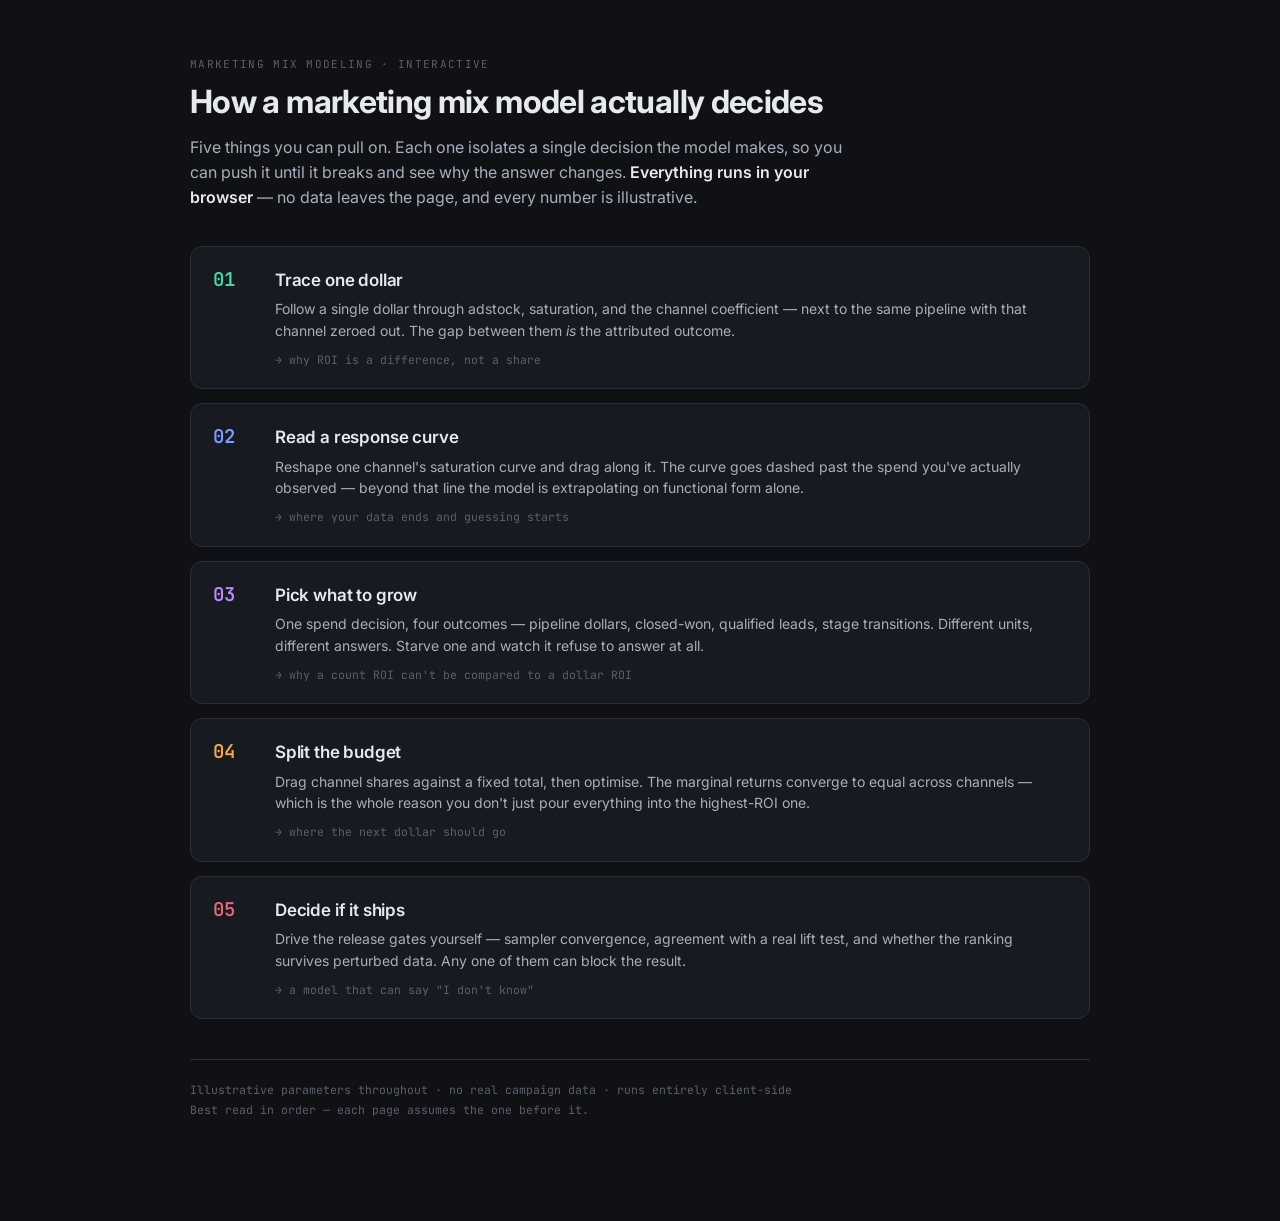
==== index.html @ 99884853 "Add MMM simulator pages Five standalone interactive explainers plus a landing page: trace a dollar, " ====
<!DOCTYPE html>
<html lang="en">
<head>
<meta charset="utf-8">
<meta name="viewport" content="width=device-width, initial-scale=1">
<title>MMM Simulators — how a marketing mix model actually decides</title>
<link rel="preconnect" href="https://fonts.googleapis.com">
<link rel="preconnect" href="https://fonts.gstatic.com" crossorigin>
<link href="https://fonts.googleapis.com/css2?family=JetBrains+Mono:wght@400;500;600&family=Inter:wght@400;500;600;700&display=swap" rel="stylesheet">
<style>
  :root{
    --bg:#0F1115; --panel:#171A21; --panel-2:#1D212B; --border:#2A2E3A;
    --text:#E6E9EF; --text-dim:#A7AEBD; --text-faint:#5B5F6D;
    --green:#49D6A8; --blue:#7C9CFF; --amber:#F2A94E; --violet:#B98CFF; --rose:#E2687A;
    --sans:'Inter',system-ui,sans-serif; --mono:'JetBrains Mono',ui-monospace,monospace;
  }
  *{box-sizing:border-box;}
  body{margin:0; background:var(--bg); color:var(--text); font-family:var(--sans);
       padding:56px 20px 90px; line-height:1.55;}
  .wrap{max-width:900px; margin:0 auto;}
  .eyebrow{font-family:var(--mono); font-size:11px; letter-spacing:.12em;
           text-transform:uppercase; color:var(--text-faint); margin-bottom:10px;}
  h1{font-size:32px; line-height:1.2; margin:0 0 14px; font-weight:700; letter-spacing:-.02em;}
  .lede{font-size:16px; color:var(--text-dim); max-width:660px; margin:0 0 8px;}
  .lede strong{color:var(--text); font-weight:600;}

  .grid{display:grid; gap:14px; margin:36px 0 0;}
  a.sim{
    display:grid; grid-template-columns:44px 1fr; gap:18px; align-items:start;
    background:var(--panel); border:1px solid var(--border); border-radius:12px;
    padding:20px 22px; text-decoration:none; color:inherit;
    transition:border-color .15s, background .15s, transform .15s;
  }
  a.sim:hover{background:var(--panel-2); border-color:var(--text-faint); transform:translateY(-1px);}
  .n{font-family:var(--mono); font-size:19px; font-weight:600; line-height:1.35;}
  .sim h2{font-size:17px; margin:0 0 5px; font-weight:600; letter-spacing:-.01em;}
  .sim p{margin:0; font-size:14px; color:var(--text-dim);}
  .sim .q{
    display:block; margin-top:9px; font-family:var(--mono); font-size:11.5px;
    color:var(--text-faint);
  }
  .foot{
    margin-top:40px; padding-top:20px; border-top:1px solid var(--border);
    font-family:var(--mono); font-size:11.5px; color:var(--text-faint); line-height:1.7;
  }
  @media (max-width:560px){
    h1{font-size:25px;}
    a.sim{grid-template-columns:1fr; gap:8px;}
  }
</style>
</head>
<body>
<div class="wrap">
  <div class="eyebrow">Marketing mix modeling · interactive</div>
  <h1>How a marketing mix model actually decides</h1>
  <p class="lede">
    Five things you can pull on. Each one isolates a single decision the model makes, so you can
    push it until it breaks and see why the answer changes. <strong>Everything runs in your
    browser</strong> — no data leaves the page, and every number is illustrative.
  </p>

  <div class="grid">
    <a class="sim" href="mmm_pipeline_simulator.html">
      <span class="n" style="color:var(--green)">01</span>
      <span>
        <h2>Trace one dollar</h2>
        <p>Follow a single dollar through adstock, saturation, and the channel coefficient — next
        to the same pipeline with that channel zeroed out. The gap between them <em>is</em> the
        attributed outcome.</p>
        <span class="q">→ why ROI is a difference, not a share</span>
      </span>
    </a>

    <a class="sim" href="response_curves_simulator.html">
      <span class="n" style="color:var(--blue)">02</span>
      <span>
        <h2>Read a response curve</h2>
        <p>Reshape one channel's saturation curve and drag along it. The curve goes dashed past the
        spend you've actually observed — beyond that line the model is extrapolating on functional
        form alone.</p>
        <span class="q">→ where your data ends and guessing starts</span>
      </span>
    </a>

    <a class="sim" href="outcome_types_simulator.html">
      <span class="n" style="color:var(--violet)">03</span>
      <span>
        <h2>Pick what to grow</h2>
        <p>One spend decision, four outcomes — pipeline dollars, closed-won, qualified leads, stage
        transitions. Different units, different answers. Starve one and watch it refuse to answer
        at all.</p>
        <span class="q">→ why a count ROI can't be compared to a dollar ROI</span>
      </span>
    </a>

    <a class="sim" href="budget_mix_simulator.html">
      <span class="n" style="color:var(--amber)">04</span>
      <span>
        <h2>Split the budget</h2>
        <p>Drag channel shares against a fixed total, then optimise. The marginal returns converge
        to equal across channels — which is the whole reason you don't just pour everything into
        the highest-ROI one.</p>
        <span class="q">→ where the next dollar should go</span>
      </span>
    </a>

    <a class="sim" href="reconciliation_stability_simulator.html">
      <span class="n" style="color:var(--rose)">05</span>
      <span>
        <h2>Decide if it ships</h2>
        <p>Drive the release gates yourself — sampler convergence, agreement with a real lift test,
        and whether the ranking survives perturbed data. Any one of them can block the result.</p>
        <span class="q">→ a model that can say "I don't know"</span>
      </span>
    </a>
  </div>

  <p class="foot">
    Illustrative parameters throughout · no real campaign data · runs entirely client-side<br>
    Best read in order — each page assumes the one before it.
  </p>
</div>
</body>
</html>
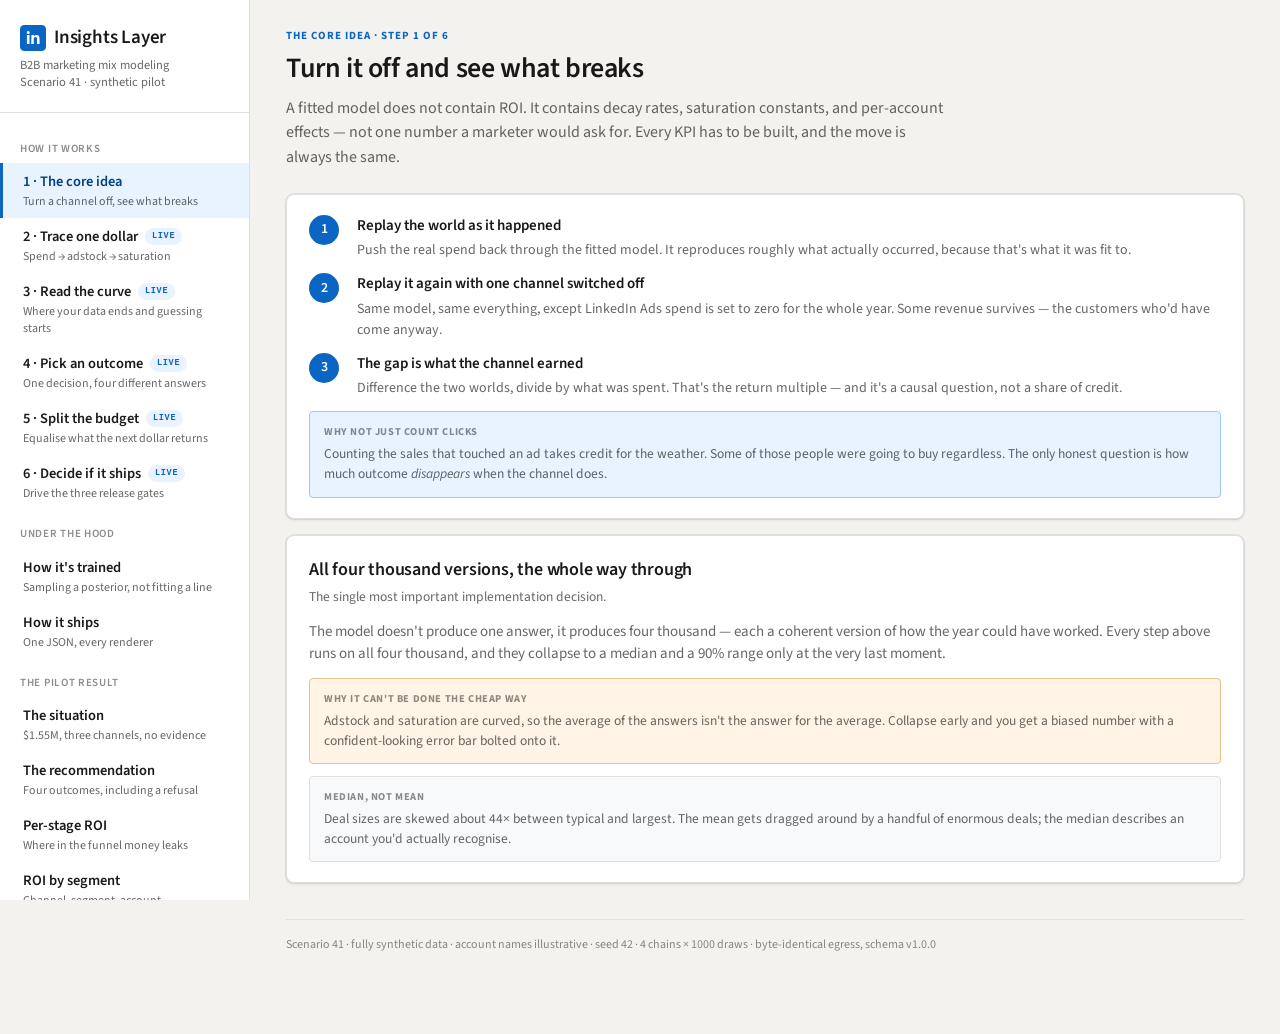
==== commit 620925be: "Replace standalone simulators with the full Insights Layer site Mirrors ~/b2bmodeler-workspace/demo-" ====
--- a/index.html
+++ b/index.html
@@ -3,122 +3,1404 @@
 <head>
 <meta charset="utf-8">
 <meta name="viewport" content="width=device-width, initial-scale=1">
-<title>MMM Simulators — how a marketing mix model actually decides</title>
+<link rel="icon" href="data:image/svg+xml,<svg xmlns='http://www.w3.org/2000/svg' viewBox='0 0 32 32'><rect width='32' height='32' rx='6' fill='%230a66c2'/><path d='M7 22 L13 14 L18 18 L25 9' stroke='%23ffffff' stroke-width='2.6' fill='none' stroke-linecap='round' stroke-linejoin='round'/></svg>">
+<title>Insights Layer — B2B Marketing Mix Modeling</title>
 <link rel="preconnect" href="https://fonts.googleapis.com">
 <link rel="preconnect" href="https://fonts.gstatic.com" crossorigin>
-<link href="https://fonts.googleapis.com/css2?family=JetBrains+Mono:wght@400;500;600&family=Inter:wght@400;500;600;700&display=swap" rel="stylesheet">
-<style>
-  :root{
-    --bg:#0F1115; --panel:#171A21; --panel-2:#1D212B; --border:#2A2E3A;
-    --text:#E6E9EF; --text-dim:#A7AEBD; --text-faint:#5B5F6D;
-    --green:#49D6A8; --blue:#7C9CFF; --amber:#F2A94E; --violet:#B98CFF; --rose:#E2687A;
-    --sans:'Inter',system-ui,sans-serif; --mono:'JetBrains Mono',ui-monospace,monospace;
-  }
-  *{box-sizing:border-box;}
-  body{margin:0; background:var(--bg); color:var(--text); font-family:var(--sans);
-       padding:56px 20px 90px; line-height:1.55;}
-  .wrap{max-width:900px; margin:0 auto;}
-  .eyebrow{font-family:var(--mono); font-size:11px; letter-spacing:.12em;
-           text-transform:uppercase; color:var(--text-faint); margin-bottom:10px;}
-  h1{font-size:32px; line-height:1.2; margin:0 0 14px; font-weight:700; letter-spacing:-.02em;}
-  .lede{font-size:16px; color:var(--text-dim); max-width:660px; margin:0 0 8px;}
-  .lede strong{color:var(--text); font-weight:600;}
-
-  .grid{display:grid; gap:14px; margin:36px 0 0;}
-  a.sim{
-    display:grid; grid-template-columns:44px 1fr; gap:18px; align-items:start;
-    background:var(--panel); border:1px solid var(--border); border-radius:12px;
-    padding:20px 22px; text-decoration:none; color:inherit;
-    transition:border-color .15s, background .15s, transform .15s;
-  }
-  a.sim:hover{background:var(--panel-2); border-color:var(--text-faint); transform:translateY(-1px);}
-  .n{font-family:var(--mono); font-size:19px; font-weight:600; line-height:1.35;}
-  .sim h2{font-size:17px; margin:0 0 5px; font-weight:600; letter-spacing:-.01em;}
-  .sim p{margin:0; font-size:14px; color:var(--text-dim);}
-  .sim .q{
-    display:block; margin-top:9px; font-family:var(--mono); font-size:11.5px;
-    color:var(--text-faint);
-  }
-  .foot{
-    margin-top:40px; padding-top:20px; border-top:1px solid var(--border);
-    font-family:var(--mono); font-size:11.5px; color:var(--text-faint); line-height:1.7;
-  }
-  @media (max-width:560px){
-    h1{font-size:25px;}
-    a.sim{grid-template-columns:1fr; gap:8px;}
-  }
-</style>
+<link href="https://fonts.googleapis.com/css2?family=Source+Sans+3:ital,wght@0,400;0,600;0,700;1,400&display=swap" rel="stylesheet">
+<link rel="stylesheet" href="style.css">
 </head>
 <body>
-<div class="wrap">
-  <div class="eyebrow">Marketing mix modeling · interactive</div>
-  <h1>How a marketing mix model actually decides</h1>
-  <p class="lede">
-    Five things you can pull on. Each one isolates a single decision the model makes, so you can
-    push it until it breaks and see why the answer changes. <strong>Everything runs in your
-    browser</strong> — no data leaves the page, and every number is illustrative.
-  </p>
-
-  <div class="grid">
-    <a class="sim" href="mmm_pipeline_simulator.html">
-      <span class="n" style="color:var(--green)">01</span>
-      <span>
-        <h2>Trace one dollar</h2>
-        <p>Follow a single dollar through adstock, saturation, and the channel coefficient — next
-        to the same pipeline with that channel zeroed out. The gap between them <em>is</em> the
-        attributed outcome.</p>
-        <span class="q">→ why ROI is a difference, not a share</span>
-      </span>
-    </a>
-
-    <a class="sim" href="response_curves_simulator.html">
-      <span class="n" style="color:var(--blue)">02</span>
-      <span>
-        <h2>Read a response curve</h2>
-        <p>Reshape one channel's saturation curve and drag along it. The curve goes dashed past the
-        spend you've actually observed — beyond that line the model is extrapolating on functional
-        form alone.</p>
-        <span class="q">→ where your data ends and guessing starts</span>
-      </span>
-    </a>
-
-    <a class="sim" href="outcome_types_simulator.html">
-      <span class="n" style="color:var(--violet)">03</span>
-      <span>
-        <h2>Pick what to grow</h2>
-        <p>One spend decision, four outcomes — pipeline dollars, closed-won, qualified leads, stage
-        transitions. Different units, different answers. Starve one and watch it refuse to answer
-        at all.</p>
-        <span class="q">→ why a count ROI can't be compared to a dollar ROI</span>
-      </span>
-    </a>
-
-    <a class="sim" href="budget_mix_simulator.html">
-      <span class="n" style="color:var(--amber)">04</span>
-      <span>
-        <h2>Split the budget</h2>
-        <p>Drag channel shares against a fixed total, then optimise. The marginal returns converge
-        to equal across channels — which is the whole reason you don't just pour everything into
-        the highest-ROI one.</p>
-        <span class="q">→ where the next dollar should go</span>
-      </span>
-    </a>
-
-    <a class="sim" href="reconciliation_stability_simulator.html">
-      <span class="n" style="color:var(--rose)">05</span>
-      <span>
-        <h2>Decide if it ships</h2>
-        <p>Drive the release gates yourself — sampler convergence, agreement with a real lift test,
-        and whether the ranking survives perturbed data. Any one of them can block the result.</p>
-        <span class="q">→ a model that can say "I don't know"</span>
-      </span>
-    </a>
-  </div>
-
-  <p class="foot">
-    Illustrative parameters throughout · no real campaign data · runs entirely client-side<br>
-    Best read in order — each page assumes the one before it.
-  </p>
+<div class="shell">
+
+  <nav class="sidebar">
+    <div class="brand">
+      <div class="brand-mark">
+        <svg width="26" height="26" viewBox="0 0 24 24" aria-hidden="true">
+          <rect width="24" height="24" rx="4" fill="#0a66c2"/>
+          <path d="M6.4 9.3h2.4v8.2H6.4zM7.6 5.6a1.4 1.4 0 110 2.8 1.4 1.4 0 010-2.8zM10.6 9.3h2.3v1.1h.03c.32-.6 1.1-1.24 2.27-1.24 2.43 0 2.88 1.6 2.88 3.68v4.65h-2.4v-4.12c0-.98-.02-2.25-1.37-2.25-1.37 0-1.58 1.07-1.58 2.18v4.19h-2.4z" fill="#fff"/>
+        </svg>
+        Insights Layer
+      </div>
+      <div class="brand-sub">B2B marketing mix modeling<br>Scenario 41 · synthetic pilot</div>
+    </div>
+
+    <div class="nav-group">How it works</div>
+    <button class="nav-item on" data-page="method"><span class="t">1 · The core idea</span><span class="s">Turn a channel off, see what breaks</span></button>
+    <button class="nav-item live" data-page="simulator"><span class="t">2 · Trace one dollar</span><span class="s">Spend → adstock → saturation</span></button>
+    <button class="nav-item live" data-page="curvesim"><span class="t">3 · Read the curve</span><span class="s">Where your data ends and guessing starts</span></button>
+    <button class="nav-item live" data-page="outcomesim"><span class="t">4 · Pick an outcome</span><span class="s">One decision, four different answers</span></button>
+    <button class="nav-item live" data-page="mixsim"><span class="t">5 · Split the budget</span><span class="s">Equalise what the next dollar returns</span></button>
+    <button class="nav-item live" data-page="gatesim"><span class="t">6 · Decide if it ships</span><span class="s">Drive the three release gates</span></button>
+
+    <div class="nav-group">Under the hood</div>
+    <button class="nav-item" data-page="training"><span class="t">How it's trained</span><span class="s">Sampling a posterior, not fitting a line</span></button>
+    <button class="nav-item" data-page="contract"><span class="t">How it ships</span><span class="s">One JSON, every renderer</span></button>
+
+    <div class="nav-group">The pilot result</div>
+    <button class="nav-item" data-page="overview"><span class="t">The situation</span><span class="s">$1.55M, three channels, no evidence</span></button>
+    <button class="nav-item" data-page="outcomes"><span class="t">The recommendation</span><span class="s">Four outcomes, including a refusal</span></button>
+    <button class="nav-item" data-page="funnel"><span class="t">Per-stage ROI</span><span class="s">Where in the funnel money leaks</span></button>
+    <button class="nav-item" data-page="grains"><span class="t">ROI by segment</span><span class="s">Channel, segment, account</span></button>
+    <button class="nav-item" data-page="tiers"><span class="t">If the budget changes</span><span class="s">The same answer at six pot sizes</span></button>
+    <button class="nav-item" data-page="report"><span class="t">Executive report</span><span class="s">The eight Excel charts, live</span></button>
+
+    <div class="nav-group">Can you trust it</div>
+    <button class="nav-item" data-page="validation"><span class="t">Blind validation</span><span class="s">Did it recover a known answer?</span></button>
+    <button class="nav-item" data-page="reconciliation"><span class="t">Reconciliation</span><span class="s">Model vs real lift experiments</span></button>
+    <button class="nav-item" data-page="confidence"><span class="t">Confidence score</span><span class="s">A subtraction ladder, not a vibe</span></button>
+
+    <div class="nav-group">Deliverables</div>
+    <button class="nav-item" data-page="excel"><span class="t">Excel workbook</span><span class="s">Three tabs, ten tables</span></button>
+    <button class="nav-item" data-page="powerbi"><span class="t">Power BI</span><span class="s">Same JSON, live tiles</span></button>
+    <button class="nav-item" data-page="deck"><span class="t">Slide deck</span></button>
+    <button class="nav-item" data-page="generated"><span class="t">Generated deck</span><span class="s">Built by the pipeline, not by hand</span></button>
+
+  </nav>
+
+  <main class="main">
+
+    <!-- ================= OVERVIEW ================= -->
+    <section class="page" id="p-overview">
+      <div class="eyebrow">Scenario 41 · fully synthetic</div>
+      <h1>A company with $1.55M and three places to put it</h1>
+      <p class="lede">
+        Twenty business accounts, a year of weekly data, three advertising channels.
+        The current split is almost exactly even — not because anyone proved that was
+        right, but because nobody could prove it was wrong.
+      </p>
+
+      <div class="card">
+        <div class="grid5" id="kpi-strip"></div>
+        <div class="note">
+          <div class="note-label">These are the workbook's own KPI cards</div>
+          <p>The Excel report opens on exactly these five figures, computed from the same
+          canonical JSON that drives this page.</p>
+        </div>
+      </div>
+
+      <div class="grid2">
+        <div class="card">
+          <h2>Where the money goes today</h2>
+          <p class="sub">Roughly a third each. No evidence behind it.</p>
+          <div id="current-split"></div>
+        </div>
+        <div class="card">
+          <h2>What the model found</h2>
+          <p class="sub">Closed-won revenue — the outcome finance actually recognises.</p>
+          <div id="overview-roi"></div>
+        </div>
+      </div>
+
+      <div id="overview-verdict"></div>
+
+      <div class="card">
+        <h2>The recommended split</h2>
+        <p class="sub">Same total budget of $1.55M. This is a better arrangement, not a request for more.</p>
+        <div id="overview-alloc"></div>
+      </div>
+
+      <div class="card">
+        <h2>Health gates</h2>
+        <p class="sub">All four must pass before anything is allowed to ship.</p>
+        <div class="grid4" id="overview-gates"></div>
+      </div>
+
+      <p class="foot" id="foot-1"></p>
+    </section>
+
+    <!-- ================= FOUR OUTCOMES ================= -->
+    <section class="page" id="p-outcomes">
+      <div class="eyebrow">One engine · four scoreboards</div>
+      <h1>What are you trying to grow?</h1>
+      <p class="lede">
+        The same fitted model answers four different business questions — and it does
+        <em>not</em> give the same advice for each. That's the finding, not a bug: fast
+        metrics aren't money, and real money is too slow to steer with.
+      </p>
+      <div class="tabs" id="oc-tabs"></div>
+      <div id="oc-body"></div>
+      <p class="foot" id="foot-2"></p>
+    </section>
+
+    <!-- ================= EXECUTIVE REPORT ================= -->
+    <section class="page" id="p-report">
+      <div class="eyebrow">Excel · Report tab</div>
+      <h1>The executive report, rendered live</h1>
+      <p class="lede">
+        Eight charts in four sections — this is what opens when someone double-clicks the
+        workbook. Every tile below is drawn from the same numbers the real export uses, and
+        every caption is the one the export writes.
+      </p>
+      <div class="card card-tight">
+        <div class="grid5" id="report-kpis"></div>
+      </div>
+      <div id="report-tiles"></div>
+      <p class="foot" id="foot-report"></p>
+    </section>
+
+    <!-- ================= GRAINS ================= -->
+    <section class="page" id="p-grains">
+      <div class="eyebrow">Three levels of zoom</div>
+      <h1>The same question, asked by three different people</h1>
+      <p class="lede">
+        One computation, three grains. The CMO asks about channels, the campaign marketer
+        asks about segments, the sales team asks about named accounts.
+      </p>
+
+      <div class="card">
+        <h2>Channel — the CMO's number</h2>
+        <p class="sub">How is LinkedIn Ads doing?</p>
+        <div id="grain-channel"></div>
+      </div>
+
+      <div class="card">
+        <h2>Segment — the campaign marketer's number</h2>
+        <p class="sub">Enterprise pays back 6×, SMB pays back 2×. That's a different budget conversation.</p>
+        <div id="grain-segment"></div>
+      </div>
+
+      <div class="card">
+        <h2>Account — the sales team's number</h2>
+        <p class="sub">Named accounts, synthetic. Eight of twenty shown.</p>
+        <div id="grain-account"></div>
+        <div class="note note-amber">
+          <div class="note-label">One rule that matters</div>
+          <p>For a segment you sum the dollars and divide once. You never average the
+          per-account ratios — do that and one $5 account with a freak 10× return outweighs
+          a $5M account. Plausible-looking, and quietly wrong.</p>
+        </div>
+      </div>
+      <p class="foot" id="foot-3"></p>
+    </section>
+
+    <!-- ================= BUDGET TIERS ================= -->
+    <section class="page" id="p-tiers">
+      <div class="eyebrow">Budget Tiers · a table in the workbook</div>
+      <h1>What if the pot isn't $1.55M?</h1>
+      <p class="lede">
+        Nobody plans one budget. They plan the one they have, the one they hope for, and the
+        one they'll get cut to. The optimizer runs at several total budgets and reports each
+        with its own confidence — including whether that budget is a size the model has ever
+        actually seen.
+      </p>
+      <div class="card">
+        <div id="tier-table"></div>
+        <div class="note note-amber">
+          <div class="note-label">Watch the last row</div>
+          <p>At 1.5× the budget, <code>in_modeled_range</code> flips to false. The model
+          never observed spending at that level, so the answer is extrapolation rather than
+          evidence — and confidence is docked 0.15 for exactly that reason.</p>
+        </div>
+      </div>
+      <div class="card">
+        <h2>How the recommended split drifts as the budget grows</h2>
+        <p class="sub">More money pushes share back toward the channels that saturate later.</p>
+        <div id="tier-chart"></div>
+      </div>
+      <p class="foot" id="foot-tiers"></p>
+    </section>
+
+    <!-- ================= CONFIDENCE ================= -->
+    <section class="page" id="p-confidence">
+      <div class="eyebrow">budget_mix.confidence_score</div>
+      <h1>Confidence is a subtraction, not a feeling</h1>
+      <p class="lede">
+        Every run starts at 1.0 and loses points for specific, named problems. The reasons
+        ship with the number, so nobody has to take the score on faith — they can read what
+        went wrong and decide for themselves.
+      </p>
+
+      <div class="card">
+        <h2>The deduction ladder</h2>
+        <p class="sub">Every one of these is a real branch in the scoring code.</p>
+        <div id="ladder"></div>
+      </div>
+
+      <div class="grid3" id="bands"></div>
+
+      <div class="card">
+        <h2>This run's score</h2>
+        <div id="score-walk"></div>
+      </div>
+
+      <div class="note note-blue">
+        <div class="note-label">Why bother</div>
+        <p>A tool that always returns a confident number gives you no way to tell knowing
+        from guessing. The score is what lets a person act on one answer and pause on
+        another — and the reasons are what let them argue with it.</p>
+      </div>
+      <p class="foot" id="foot-conf"></p>
+    </section>
+
+    <!-- ================= RECONCILIATION ================= -->
+    <section class="page" id="p-reconciliation">
+      <div class="eyebrow">Reconciliation · the outside check</div>
+      <h1>Does the model agree with a real experiment?</h1>
+      <p class="lede">
+        Where a genuine lift test exists — a holdout, a geo split — the model's answer gets
+        compared against it. This is the only part of the system where something outside the
+        model gets to say the model is wrong.
+      </p>
+
+      <div class="card">
+        <div id="recon-table"></div>
+      </div>
+
+      <div class="card">
+        <h2>The four verdicts</h2>
+        <p class="sub">This vocabulary is fixed in code — a new status has to be added to the enum.</p>
+        <div id="recon-vocab"></div>
+      </div>
+
+      <div class="note note-amber">
+        <div class="note-label">When they disagree, the experiment wins</div>
+        <p>A conflict costs 0.25 of the confidence score, tension costs 0.15, and having no
+        test at all costs 0.10. A model that quietly outvotes a real experiment is worse
+        than no model.</p>
+      </div>
+      <p class="foot" id="foot-recon"></p>
+    </section>
+
+    <!-- ================= PER-STAGE ROI ================= -->
+    <section class="page" id="p-funnel">
+      <div class="eyebrow">analyze/funnel.py · open PR</div>
+      <h1>One blended number hides where the money leaks</h1>
+      <p class="lede">
+        Counting stage transitions throws away two things that matter: <em>direction</em> and
+        <em>value</em>. A deal moving toward closed-won and a deal moving toward closed-lost
+        both count as exactly one. Giving every stage its own dollar outcome closes that gap —
+        and immediately turns up a finding a single ROI number cannot show.
+      </p>
+
+      <div class="card note-amber" style="box-shadow:none">
+        <div class="note-label">The blind spot this closes</div>
+        <p style="color:var(--text-2);margin-top:4px">
+          The count outcome sums the transition tensor over both stage axes. Direction and
+          value fall out in that sum. So a channel can look excellent at moving deals while
+          being the reason they die later — and nothing in a blended number would tell you.
+        </p>
+      </div>
+
+      <div class="card">
+        <h2>The ladder</h2>
+        <p class="sub">Four stages, top to bottom. Two of the CRM's stages deliberately aren't rungs.</p>
+        <div id="stage-ladder"></div>
+        <div id="stage-exclusions"></div>
+      </div>
+
+      <div class="card">
+        <h2>What a stage level means</h2>
+        <p class="sub">Two rules define it, and together they buy a free correctness check.</p>
+        <div id="stage-rules"></div>
+        <div class="note note-blue">
+          <div class="note-label">Why the invariant is worth having</div>
+          <p>Because credit is backfilled, stage dollars are cumulative <em>downward</em> — the
+          series can only fall as you go down the funnel, so every stage-to-stage ratio lands
+          in [0, 1] and is a genuine leak rate. That's not just tidy: a ratio above 1 is
+          impossible, so the check doubles as a probe on the data-prep layer. If one ever
+          appears, prep stopped crediting skipped stages.</p>
+        </div>
+      </div>
+
+      <div class="card">
+        <h2>Dollars driven to each stage</h2>
+        <p class="sub">Per channel, per stage. Recovered as expected ROI × actual spend — the channel-off counterfactual, multiplied back.</p>
+        <div id="stage-levels-chart"></div>
+        <div id="stage-levels-table"></div>
+      </div>
+
+      <div class="card">
+        <h2>ROI at every stage</h2>
+        <p class="sub">The same ROI contract as the main egress, repeated once per stage.</p>
+        <div id="funnel-roi-table"></div>
+        <div class="note">
+          <div class="note-label">Read across a row, not down a column</div>
+          <p>Every channel returns less as you go down — that's just the funnel narrowing. The
+          question worth asking is whether the <em>order</em> of the channels holds from top to
+          bottom. Here it doesn't.</p>
+        </div>
+      </div>
+
+      <div class="verdict verdict-hold">
+        <span class="badge badge-hold">REVERSAL</span>
+        <div>
+          <h2>LinkedIn Ads wins the top of the funnel and loses the bottom</h2>
+          <p>It generates leads more cheaply than anything else, then leaks harder than Search
+          at every step down. On revenue that actually closed, Search overtakes it. A single
+          blended ROI averages this away completely.</p>
+          <div class="verdict-note">Ranked on marginal ROI — the payoff of the next dollar — because that's what a reallocation decision actually turns on.</div>
+        </div>
+      </div>
+
+      <div class="card">
+        <h2>Rank reversals</h2>
+        <p class="sub">Channels whose rank at the top of the funnel differs from the bottom.</p>
+        <div id="reversal-table"></div>
+        <div class="note note-blue">
+          <div class="note-label">Why credibility is a between-channel question</div>
+          <p>A reversal means channel X outranked Y at the top and Y outranked X at the bottom.
+          What has to be believable is the <strong>X-against-Y gap at each end</strong>, so
+          <code>credible</code> is true only when the pair separates at both. Comparing one
+          channel's own interval across stages would answer a different question — and answer
+          it trivially, since stage dollars fall so hard that a channel's own intervals almost
+          never overlap across stages.</p>
+        </div>
+      </div>
+
+      <div class="card">
+        <h2>Carry-through — why the reversal happens</h2>
+        <p class="sub">The fraction of each stage's dollars that survive to the next.</p>
+        <div id="carry-chart"></div>
+        <div id="carry-table"></div>
+        <div class="note">
+          <div class="note-label">The pair naming isn't cosmetic</div>
+          <p>Columns are named <code>&lt;to&gt;/&lt;from&gt;</code>. On a partial funnel the
+          neighbouring stage isn't the adjacent one, and a bare <code>closed_won</code> column
+          would quietly read as opportunity-to-won when it's really lead-to-won.</p>
+        </div>
+      </div>
+
+      <div class="card">
+        <h2>What this deliberately doesn't answer</h2>
+        <div id="velocity-gap"></div>
+      </div>
+
+      <div class="card note-blue" style="box-shadow:none">
+        <div class="note-label">Status</div>
+        <p style="color:var(--text-2);margin-top:4px">
+          The module and its tests are written and in review — not yet on master. No run has
+          been committed, so the per-stage figures on this page are <strong>illustrative</strong>.
+          They do satisfy the real invariants: levels never rise going down, and every
+          carry-through ratio sits inside [0, 1].
+        </p>
+      </div>
+      <p class="foot" id="foot-funnel"></p>
+    </section>
+
+    <!-- ================= VALIDATION ================= -->
+    <section class="page" id="p-validation">
+      <div class="eyebrow">Blind test</div>
+      <h1>We built a world where we knew the answer</h1>
+      <p class="lede">
+        There's no ground truth in real marketing data — you can never fully check yourself.
+        So: generate a fake company, secretly decide which channels actually work, hand the
+        model only the messy observational data, and see if it finds what you planted.
+      </p>
+      <div class="grid2">
+        <div class="card">
+          <h2>The answer key</h2>
+          <p class="sub">Planted before the data was generated. The model never sees this.</p>
+          <div id="val-key"></div>
+        </div>
+        <div class="card">
+          <h2>What the model recovered</h2>
+          <p class="sub">From observational data alone — no experiments.</p>
+          <div id="val-got"></div>
+        </div>
+      </div>
+      <div class="card">
+        <h2>Grading</h2>
+        <div class="grid4" id="val-grade"></div>
+        <div class="note">
+          <div class="note-label">Why the levels aren't expected to match exactly</div>
+          <p>Recovering exact per-channel dollars from observational data alone isn't
+          possible — <strong>a perfect match would be a red flag</strong>, not a triumph.
+          What is recoverable is the <strong>ranking</strong>, and the ranking is what a
+          budget decision actually depends on.</p>
+        </div>
+      </div>
+      <p class="foot" id="foot-4"></p>
+    </section>
+
+    <!-- ================= METHOD ================= -->
+    <section class="page on" id="p-method">
+      <div class="eyebrow">The core idea · step 1 of 6</div>
+      <h1>Turn it off and see what breaks</h1>
+      <p class="lede">
+        A fitted model does not contain ROI. It contains decay rates, saturation constants,
+        and per-account effects — not one number a marketer would ask for. Every KPI has to
+        be built, and the move is always the same.
+      </p>
+
+      <div class="card">
+        <div class="steps">
+          <div class="step"><div class="step-n">1</div><div>
+            <h3>Replay the world as it happened</h3>
+            <p>Push the real spend back through the fitted model. It reproduces roughly what
+            actually occurred, because that's what it was fit to.</p>
+          </div></div>
+          <div class="step"><div class="step-n">2</div><div>
+            <h3>Replay it again with one channel switched off</h3>
+            <p>Same model, same everything, except LinkedIn Ads spend is set to zero for the
+            whole year. Some revenue survives — the customers who'd have come anyway.</p>
+          </div></div>
+          <div class="step"><div class="step-n">3</div><div>
+            <h3>The gap is what the channel earned</h3>
+            <p>Difference the two worlds, divide by what was spent. That's the return
+            multiple — and it's a causal question, not a share of credit.</p>
+          </div></div>
+        </div>
+        <div class="note note-blue">
+          <div class="note-label">Why not just count clicks</div>
+          <p>Counting the sales that touched an ad takes credit for the weather. Some of
+          those people were going to buy regardless. The only honest question is how much
+          outcome <em>disappears</em> when the channel does.</p>
+        </div>
+      </div>
+
+      <div class="card">
+        <h2>All four thousand versions, the whole way through</h2>
+        <p class="sub">The single most important implementation decision.</p>
+        <p style="color:var(--text-2)">
+          The model doesn't produce one answer, it produces four thousand — each a coherent
+          version of how the year could have worked. Every step above runs on all four
+          thousand, and they collapse to a median and a 90% range only at the very last
+          moment.
+        </p>
+        <div class="note note-amber">
+          <div class="note-label">Why it can't be done the cheap way</div>
+          <p>Adstock and saturation are curved, so the average of the answers isn't the
+          answer for the average. Collapse early and you get a biased number with a
+          confident-looking error bar bolted onto it.</p>
+        </div>
+        <div class="note">
+          <div class="note-label">Median, not mean</div>
+          <p>Deal sizes are skewed about 44× between typical and largest. The mean gets
+          dragged around by a handful of enormous deals; the median describes an account you'd
+          actually recognise.</p>
+        </div>
+      </div>
+      <p class="foot" id="foot-5"></p>
+    </section>
+
+    <!-- ================= SIMULATOR ================= -->
+    <section class="page" id="p-simulator">
+      <div class="eyebrow">Interactive · step 2 of 6</div>
+      <h1>Follow one dollar all the way to an outcome</h1>
+      <p class="lede">
+        The page before this describes the counterfactual in words. This one lets you run it.
+        Move the sliders and watch one channel's dollars travel through adstock, saturation,
+        and the fitted coefficient — real spend against the zeroed-out world — down to a
+        single ROI number.
+      </p>
+
+      <div class="card">
+        <h2>The six numbers</h2>
+        <p class="sub">Two come from your data. Four are what the model learns.</p>
+        <div class="sim-controls">
+          <div class="sim-ctl">
+            <label>Today's spend <span class="sim-val" id="v-spend">$1,000</span></label>
+            <input type="range" id="sim-spend" min="0" max="5000" step="10" value="1000">
+            <div class="sim-desc"><span class="sim-src sim-src-data">from data</span>The actual budget you put into this channel today.</div>
+          </div>
+          <div class="sim-ctl">
+            <label>Yesterday's carryover <span class="sim-val" id="v-carry">400</span></label>
+            <input type="range" id="sim-carry" min="0" max="2000" step="10" value="400">
+            <div class="sim-desc"><span class="sim-src sim-src-data">from data</span>Leftover exposure still working from yesterday's spend.</div>
+          </div>
+          <div class="sim-ctl">
+            <label>Decay rate <span class="sim-val" id="v-decay">0.30</span></label>
+            <input type="range" id="sim-decay" min="0" max="0.9" step="0.01" value="0.3">
+            <div class="sim-desc"><span class="sim-src">learned</span>How much of today's impact lingers into tomorrow — a webinar someone half-remembers weeks later.</div>
+          </div>
+          <div class="sim-ctl">
+            <label>Coefficient (ceiling) <span class="sim-val" id="v-coef">8,500</span></label>
+            <input type="range" id="sim-coef" min="1000" max="15000" step="50" value="8500">
+            <div class="sim-desc"><span class="sim-src">learned</span>The most this channel could ever contribute, even with unlimited budget.</div>
+          </div>
+          <div class="sim-ctl">
+            <label>Half-saturation <span class="sim-val" id="v-halfsat">900</span></label>
+            <input type="range" id="sim-halfsat" min="100" max="3000" step="10" value="900">
+            <div class="sim-desc"><span class="sim-src">learned</span>The spend level where this channel is already halfway maxed out.</div>
+          </div>
+          <div class="sim-ctl">
+            <label>Slope <span class="sim-val" id="v-slope">1.50</span></label>
+            <input type="range" id="sim-slope" min="0.5" max="4" step="0.05" value="1.5">
+            <div class="sim-desc"><span class="sim-src">learned</span>How abruptly returns taper off — higher means diminishing returns hit sooner.</div>
+          </div>
+        </div>
+        <div class="note note-blue">
+          <div class="note-label">What you're actually moving</div>
+          <p>The two <em>from data</em> sliders are inputs the model never estimates — they're
+          what happened. The four <em>learned</em> sliders are parameters the sampler infers,
+          and in the real system each one is a whole distribution, not a single value. Dragging
+          them by hand is a way of asking "what if the model had concluded something else?"</p>
+        </div>
+      </div>
+
+      <div class="card">
+        <h2>The counterfactual, side by side</h2>
+        <p class="sub">Every KPI in this project is built on this chain — run twice. One world
+        has the spend, one doesn't, and the gap between them is the whole answer.</p>
+        <div class="sim-pgrid">
+        <div class="sim-pcol">
+          <div class="sim-col-head sim-col-real">Real spend, replayed</div>
+          <div class="sim-pipeline">
+            <div class="sim-stage" id="sim-stage-spend">
+              <div class="sim-stage-head"><span class="sim-stage-name">1 · Raw spend</span><span class="sim-stage-tag">from data</span></div>
+              <div class="sim-formula" id="f-spend"></div>
+              <div class="sim-result"><span class="sim-rlabel">today's dollars in</span><span id="r-spend"></span></div>
+            </div>
+            <div class="sim-arrow">↓</div>
+            <div class="sim-stage" id="sim-stage-adstock">
+              <div class="sim-stage-head"><span class="sim-stage-name">2 · Adstock</span><span class="sim-stage-tag">learned: decay</span></div>
+              <div class="sim-formula" id="f-adstock"></div>
+              <div class="sim-result"><span class="sim-rlabel">effective exposure</span><span id="r-adstock"></span></div>
+            </div>
+            <div class="sim-arrow">↓</div>
+            <div class="sim-stage" id="sim-stage-sat">
+              <div class="sim-stage-head"><span class="sim-stage-name">3 · Hill saturation</span><span class="sim-stage-tag">learned: half-sat, slope</span></div>
+              <div class="sim-formula" id="f-sat"></div>
+              <div class="sim-result"><span class="sim-rlabel">% of max captured</span><span id="r-sat"></span></div>
+            </div>
+            <div class="sim-arrow">↓</div>
+            <div class="sim-stage" id="sim-stage-coef">
+              <div class="sim-stage-head"><span class="sim-stage-name">4 · Coefficient</span><span class="sim-stage-tag">learned: ceiling</span></div>
+              <div class="sim-formula" id="f-coef"></div>
+              <div class="sim-result"><span class="sim-rlabel">predicted outcome</span><span id="r-coef"></span></div>
+            </div>
+          </div>
+        </div>
+        <div class="sim-pcol sim-off">
+          <div class="sim-col-head sim-col-off">Channel zeroed out</div>
+          <div class="sim-pipeline">
+            <div class="sim-stage" id="sim-stage-spend-off">
+              <div class="sim-stage-head"><span class="sim-stage-name">1 · Raw spend</span><span class="sim-stage-tag">forced to zero</span></div>
+              <div class="sim-formula" id="f-spend-off"></div>
+              <div class="sim-result"><span class="sim-rlabel">today's dollars in</span><span id="r-spend-off"></span></div>
+            </div>
+            <div class="sim-arrow">↓</div>
+            <div class="sim-stage" id="sim-stage-adstock-off">
+              <div class="sim-stage-head"><span class="sim-stage-name">2 · Adstock</span><span class="sim-stage-tag">same decay</span></div>
+              <div class="sim-formula" id="f-adstock-off"></div>
+              <div class="sim-result"><span class="sim-rlabel">effective exposure</span><span id="r-adstock-off"></span></div>
+            </div>
+            <div class="sim-arrow">↓</div>
+            <div class="sim-stage" id="sim-stage-sat-off">
+              <div class="sim-stage-head"><span class="sim-stage-name">3 · Hill saturation</span><span class="sim-stage-tag">same curve</span></div>
+              <div class="sim-formula" id="f-sat-off"></div>
+              <div class="sim-result"><span class="sim-rlabel">% of max captured</span><span id="r-sat-off"></span></div>
+            </div>
+            <div class="sim-arrow">↓</div>
+            <div class="sim-stage" id="sim-stage-coef-off">
+              <div class="sim-stage-head"><span class="sim-stage-name">4 · Coefficient</span><span class="sim-stage-tag">same ceiling</span></div>
+              <div class="sim-formula" id="f-coef-off"></div>
+              <div class="sim-result"><span class="sim-rlabel">predicted outcome</span><span id="r-coef-off"></span></div>
+            </div>
+          </div>
+        </div>
+        </div>
+        <p class="sub" style="margin:16px 0 0">
+          Same decay, half-saturation, slope, and coefficient on both sides — nothing about the
+          model changes. Only the spend going in differs.
+        </p>
+        <div class="sim-roi" id="sim-roi">
+          <div class="sim-roi-metric"><span class="sim-roi-label">delta (real − off)</span><span class="sim-roi-v" id="roi-delta">—</span></div>
+          <div class="sim-roi-op">÷</div>
+          <div class="sim-roi-metric"><span class="sim-roi-label">spend</span><span class="sim-roi-v" id="roi-spend">—</span></div>
+          <div class="sim-roi-op">=</div>
+          <div class="sim-roi-metric"><span class="sim-roi-label">average ROI</span><span class="sim-roi-v sim-roi-final" id="roi-final">—</span></div>
+          <div class="sim-roi-sep"></div>
+          <div class="sim-roi-metric"><span class="sim-roi-label">marginal ROI (next $)</span><span class="sim-roi-v sim-roi-mroi" id="mroi-final">—</span></div>
+        </div>
+        <div id="sim-roi-sentinel"></div>
+        <p class="sub" style="margin-top:-4px">
+          <strong>Average ROI</strong> is the return on every dollar already spent.
+          <strong>Marginal ROI</strong> is the slope of the curve right now — what the
+          <em>next</em> dollar would earn. Read straight off the response curve below.
+          These two diverge as a channel saturates, and that gap is the whole reason the
+          optimiser doesn't just pile budget into the highest-ROI channel.
+        </p>
+        <div class="note note-amber">
+          <div class="note-label">Notice what happens at zero spend</div>
+          <p>The zeroed-out column still shows carryover working through — yesterday's dollars
+          don't vanish because today's stopped. That residue is why the honest question is
+          "how much outcome disappears", not "how many sales touched an ad".</p>
+        </div>
+      </div>
+
+      <div class="card">
+        <h2>Response curve</h2>
+        <p class="sub">The same pipeline swept across every spend level. The dot tracks your slider.</p>
+        <svg id="sim-curve" width="100%" viewBox="0 0 900 280" preserveAspectRatio="xMidYMid meet"></svg>
+        <div class="note">
+          <div class="note-label">Why the curve bends</div>
+          <p>Flat at the end is saturation — the market can only absorb so much at once. The
+          <span style="color:var(--amber);font-weight:600">amber tangent</span> at your dot is
+          <em>marginal</em> ROI: the return on the next dollar. Push spend high enough and the
+          tangent goes flat while average ROI still looks healthy. That's a saturated channel,
+          and it's exactly the situation where the honest recommendation is "stop adding here".</p>
+        </div>
+      </div>
+
+      <div class="note note-blue" style="max-width:none">
+        <div class="note-label">One draw, one day</div>
+        <p>This traces a single day under a single posterior draw. The real system runs this
+        entire chain for all 4,000 draws across every account and week, then collapses to a
+        median and a 90% range at the very last moment — because adstock and saturation are
+        curved, so the average of the answers isn't the answer for the average.</p>
+      </div>
+      <p class="foot" id="foot-sim"></p>
+    </section>
+
+    <!-- ================= RESPONSE CURVES ================= -->
+    <section class="page" id="p-curvesim">
+      <div class="eyebrow">Interactive · step 3 of 6</div>
+      <h1>One channel's whole story, not just one number</h1>
+      <p class="lede">
+        ROI is a single point on a curve. This is the curve behind it. Reshape it, drag along it,
+        and watch where your real data stops and the model starts extrapolating on assumption
+        alone — the thing that costs a recommendation confidence in production.
+      </p>
+
+      <div class="card">
+        <div class="card-head">
+          <h2>Hill saturation</h2>
+          <span class="card-tag">what every curve here plots</span>
+        </div>
+        <div class="rc-banner">
+          outcome = <span class="num">coefficient</span> × spend<sup>slope</sup> ÷ ( spend<sup>slope</sup> + half-saturation<sup>slope</sup> )
+        </div>
+        <p class="sub" style="margin:12px 0 0">
+          Three parameters, three different jobs. <strong>Coefficient</strong> sets the ceiling —
+          the most this channel could ever contribute. <strong>Half-saturation</strong> is the
+          spend level where you've captured half of that ceiling. <strong>Slope</strong> controls
+          how abruptly diminishing returns arrive. All three are learned per channel, and in the
+          real system each is a distribution, not a number.
+        </p>
+      </div>
+
+      <div class="rc-tabs" id="rc-tabs"></div>
+
+      <div class="rc-layout">
+        <div class="card">
+          <h2 style="font-size:14px">Curve shape</h2>
+          <div class="rc-ctl">
+            <label>Ceiling — most it could ever return <span class="v" id="rc-v-coef"></span></label>
+            <input type="range" id="rc-coef" min="1000" max="16000" step="50">
+          </div>
+          <div class="rc-ctl">
+            <label>Spend that gets you halfway there <span class="v" id="rc-v-halfsat"></span></label>
+            <input type="range" id="rc-halfsat" min="100" max="3500" step="10">
+          </div>
+          <div class="rc-ctl">
+            <label>How fast returns taper off <span class="v" id="rc-v-slope"></span></label>
+            <input type="range" id="rc-slope" min="0.5" max="4" step="0.05">
+          </div>
+          <div class="rc-ctl">
+            <label>Most you've ever actually spent <span class="v" id="rc-v-observed"></span></label>
+            <input type="range" id="rc-observed" min="500" max="5000" step="50">
+          </div>
+          <div class="rc-toggle-row">
+            <span>Compare all channels</span>
+            <div class="gs-track" id="rc-compare" role="switch" aria-checked="false" tabindex="0"><div class="gs-knob"></div></div>
+          </div>
+        </div>
+
+        <div class="card">
+          <div class="rc-legend">
+            <span class="li"><span class="sw" id="rc-sw-main"></span>this channel</span>
+            <span class="li"><span class="sw sw-dash"></span>past your data — extrapolating</span>
+            <span class="li"><span class="sw" style="background:#915907"></span>tangent = marginal ROI</span>
+          </div>
+          <svg id="rc-curve" width="100%" viewBox="0 0 900 320" preserveAspectRatio="xMidYMid meet"></svg>
+          <div class="rc-ctl" style="margin-top:10px">
+            <label>Spend — drag along the curve <span class="v" id="rc-v-spend"></span></label>
+            <input type="range" id="rc-spend" min="0" max="5000" step="10">
+          </div>
+          <div class="rc-readout">
+            <div class="rc-metric"><span class="rc-label">predicted outcome</span><span class="rc-v" id="rc-out"></span></div>
+            <div class="rc-metric"><span class="rc-label">average ROI here</span><span class="rc-v" id="rc-roi"></span></div>
+            <div class="rc-metric"><span class="rc-label">marginal ROI, next $</span><span class="rc-v rc-mroi" id="rc-mroi"></span></div>
+            <div class="rc-metric"><span class="rc-label">is this spend supported?</span><span class="rc-v" id="rc-status"></span></div>
+          </div>
+        </div>
+      </div>
+
+      <div class="note note-amber" style="max-width:none">
+        <div class="note-label">Why "extrapolated" is a real penalty, not a caption</div>
+        <p>The shaded region is spend you've actually run. Past that line the curve is the model's
+        <em>assumption</em> about a regime it has never observed — the Hill shape continues
+        because that's the functional form, not because anything confirmed it. Production tracks
+        this as <code>in_modeled_range</code>, and a recommendation that lands outside it takes a
+        <strong>−0.15</strong> hit to its confidence score under <code>BUDGET_OUT_OF_RANGE</code>.
+        It's the difference between "we measured this" and "the curve says so".</p>
+      </div>
+
+      <div class="note note-blue" style="max-width:none">
+        <div class="note-label">Flatten the slope and watch both numbers move</div>
+        <p>Drag spend to the right on any channel: average ROI declines gently while marginal ROI
+        falls off a cliff. That divergence is what the budget optimiser reallocates on — a channel
+        can still look profitable on average long after its next dollar has stopped being worth
+        spending. Turn on <em>compare all channels</em> to see why the answer is never "put it all
+        in the best one": the curves cross, so which channel deserves the next dollar depends
+        entirely on where each one currently sits.</p>
+      </div>
+      <p class="foot" id="foot-curvesim"></p>
+    </section>
+
+    <!-- ================= BUDGET MIX SIMULATOR ================= -->
+    <section class="page" id="p-mixsim">
+      <div class="eyebrow">Interactive · step 5 of 6</div>
+      <h1>Where should the next dollar go</h1>
+      <p class="lede">
+        The previous page traced one dollar into one channel. This one asks the question
+        the optimiser actually answers: given a fixed pot, how should it be split? Drag any
+        share and the others rebalance to keep the total at 100%. Each channel has its own
+        diminishing-returns curve — watch marginal ROI diverge as you overspend one, then
+        hit optimise to see where the solver lands.
+      </p>
+
+      <div class="grid2">
+        <div class="card">
+          <div class="card-head">
+            <h2>Allocation</h2>
+            <span class="card-tag">sliders sum to 100%</span>
+          </div>
+          <div class="mix-budget">
+            <label for="mix-budget-input">Total budget</label>
+            <input type="number" id="mix-budget-input" value="10000" min="1000" max="50000" step="500">
+          </div>
+          <div id="mix-channels"></div>
+        </div>
+
+        <div class="card">
+          <div class="card-head">
+            <h2>Spend split</h2>
+            <span class="card-tag">live</span>
+          </div>
+          <div class="mix-pie-wrap">
+            <svg id="mix-pie" width="220" height="220" viewBox="0 0 220 220"></svg>
+            <div class="mix-legend" id="mix-legend"></div>
+          </div>
+        </div>
+      </div>
+
+      <div class="card">
+        <div class="mix-totals">
+          <div class="mix-metric">
+            <span class="mix-label">total predicted outcome</span>
+            <span class="mix-v" id="mix-total-out">—</span>
+          </div>
+          <div class="mix-metric">
+            <span class="mix-label">vs even split</span>
+            <span class="mix-v" id="mix-delta-out">—</span>
+          </div>
+          <div class="mix-metric">
+            <span class="mix-label">marginal ROI spread</span>
+            <span class="mix-v" id="mix-spread">—</span>
+          </div>
+        </div>
+        <div class="mix-actions">
+          <button class="mix-btn mix-btn-primary" id="mix-optimize">Optimise</button>
+          <button class="mix-btn" id="mix-reset">Reset to even split</button>
+        </div>
+        <div class="note">
+          <div class="note-label">What optimising actually does</div>
+          <p>It moves budget away from whichever channel has the <em>lowest</em> marginal ROI —
+          the value of its next dollar — toward whichever has the <em>highest</em>, repeating
+          until every channel's next dollar is worth about the same. That equal-marginal-return
+          point is the mathematical optimum. Note it is <strong>not</strong> the channel with the
+          best average ROI that wins the money; it's the one whose curve still has room to climb.
+          Watch the spread above collapse toward zero as it converges.</p>
+        </div>
+      </div>
+
+      <div class="note note-blue" style="max-width:none">
+        <div class="note-label">How this differs from the real solver</div>
+        <p>This page uses equal-marginal-return hill climbing, which is the intuition behind the
+        answer. The production path calls <code>scipy.optimize.minimize</code> with SLSQP
+        (<code>maxiter 200</code>, <code>ftol 1e-7</code>) against the full posterior — it maximises
+        mean predicted outcome across all 4,000 draws subject to shares summing to 1 and
+        per-channel bounds, then projects back into those bounds. Same optimality condition,
+        but run once per draw rather than on a single illustrative curve.</p>
+      </div>
+      <p class="foot" id="foot-mixsim"></p>
+    </section>
+
+    <!-- ================= GATE SIMULATOR ================= -->
+    <section class="page" id="p-gatesim">
+      <div class="eyebrow">Interactive · step 6 of 6</div>
+      <h1>Decide whether this result ships</h1>
+      <p class="lede">
+        Three separate questions, three separate checks, asked in order. Move the sliders and
+        toggles and watch each gate — and the final verdict — respond the way the real pipeline
+        would. Every threshold below is the actual value from source, not a stand-in.
+      </p>
+
+      <div class="card">
+        <div class="card-head">
+          <h2>1 · Convergence gates</h2>
+          <span class="badge" id="gs-conv-badge">—</span>
+        </div>
+        <p class="sub">Did the sampler produce a trustworthy posterior at all? Checked first,
+        because nothing downstream means anything if this fails.</p>
+        <div class="gs-grid">
+          <div class="gs-gate">
+            <div class="gs-gate-top"><span class="gs-gate-name">r̂ (max)</span><span class="gs-gate-val" id="gs-rhat-val"></span></div>
+            <input type="range" id="gs-rhat" min="1.000" max="1.150" step="0.001" value="1.008">
+            <div class="gs-thresh">pass if ≤ 1.01</div>
+          </div>
+          <div class="gs-gate">
+            <div class="gs-gate-top"><span class="gs-gate-name">ESS bulk (min)</span><span class="gs-gate-val" id="gs-essb-val"></span></div>
+            <input type="range" id="gs-essb" min="0" max="2000" step="10" value="650">
+            <div class="gs-thresh">pass if ≥ 400</div>
+          </div>
+          <div class="gs-gate">
+            <div class="gs-gate-top"><span class="gs-gate-name">ESS tail (min)</span><span class="gs-gate-val" id="gs-esst-val"></span></div>
+            <input type="range" id="gs-esst" min="0" max="2000" step="10" value="580">
+            <div class="gs-thresh">pass if ≥ 400</div>
+          </div>
+          <div class="gs-gate">
+            <div class="gs-gate-top"><span class="gs-gate-name">divergences</span><span class="gs-gate-val" id="gs-div-val"></span></div>
+            <input type="range" id="gs-div" min="0" max="50" step="1" value="0">
+            <div class="gs-thresh">pass if = 0</div>
+          </div>
+        </div>
+        <div class="note" style="margin-top:16px">
+          <div class="note-label">Why divergences gate at exactly zero</div>
+          <p>A divergence isn't noise — it's the sampler reporting it couldn't traverse a region
+          of the posterior. Those draws are biased in a <em>direction</em>, not merely imprecise,
+          so "a few" is not a tolerable amount.</p>
+        </div>
+      </div>
+
+      <div class="card">
+        <div class="card-head">
+          <h2>2 · Reconciliation</h2>
+          <span class="badge" id="gs-recon-badge">—</span>
+        </div>
+        <p class="sub">Does the model agree with a randomised lift test — real external evidence,
+        not another view of the same posterior? This is the only check that touches ground truth.</p>
+
+        <div class="grid2">
+          <div class="gs-field">
+            <div class="gs-flabel">Model ROI (posterior mean)</div>
+            <input type="range" id="gs-model" min="2" max="7" step="0.01" value="4.43">
+            <div class="gs-fval" id="gs-model-val"></div>
+          </div>
+          <div class="gs-field">
+            <div class="gs-flabel">Lift-test ROI (measured)</div>
+            <input type="range" id="gs-lift" min="2" max="7" step="0.01" value="4.10">
+            <div class="gs-fval" id="gs-lift-val"></div>
+          </div>
+          <div class="gs-field">
+            <div class="gs-flabel">σ model (posterior SD)</div>
+            <input type="range" id="gs-sigmam" min="0.05" max="1.5" step="0.01" value="0.42">
+            <div class="gs-fval" id="gs-sigmam-val"></div>
+          </div>
+          <div class="gs-field">
+            <div class="gs-flabel">σ lift (experiment SE)</div>
+            <input type="range" id="gs-sigmal" min="0.05" max="1.5" step="0.01" value="0.35">
+            <div class="gs-fval" id="gs-sigmal-val"></div>
+          </div>
+        </div>
+
+        <div class="gs-zbar">
+          <div class="gs-zbar-track">
+            <div class="gs-zband gs-zband-agree">AGREE</div>
+            <div class="gs-zband gs-zband-tension">TENSION</div>
+            <div class="gs-zband gs-zband-conflict">CONFLICT</div>
+            <div class="gs-zmark" id="gs-zmark"></div>
+          </div>
+          <div class="gs-zscale"><span>Z = 0</span><span>1</span><span>2</span><span>3+</span></div>
+        </div>
+
+        <div class="gs-zreadout">
+          <div><span class="gs-flabel">gap</span><span class="gs-fval" id="gs-gap"></span></div>
+          <div><span class="gs-flabel">denominator √(σ²ₘ + σ²ₗ)</span><span class="gs-fval" id="gs-denom"></span></div>
+          <div><span class="gs-flabel">Z score</span><span class="gs-fval" id="gs-z"></span></div>
+        </div>
+
+        <div class="note">
+          <div class="note-label">Why the denominator carries both σ</div>
+          <p>This is a <strong>two-sample</strong> Z. Treating the experiment as exact ground
+          truth with zero error would manufacture CONFLICTs out of noisy lift tests. Widen
+          <em>either</em> σ and the same gap becomes less damning — which is correct, because
+          two uncertain estimates disagreeing by a little is not evidence of anything.</p>
+          <p style="margin-top:8px">Note the flip side, which the source calls intended: a very
+          tight posterior trips CONFLICT on a small gap, while an under-converged one can barely
+          reach TENSION even on a large gap. That's why convergence is gate 1 — an
+          under-converged fit should be stopped before it ever gets here.</p>
+        </div>
+      </div>
+
+      <div class="card">
+        <div class="card-head">
+          <h2>3 · Stability</h2>
+          <span class="badge" id="gs-stab-badge">—</span>
+        </div>
+        <p class="sub">Perturb the data ten ways and re-run. Does the top-3 ranking survive?
+        These are the ten real perturbations, in RFC order — toggle each to say whether the
+        recommendation held.</p>
+        <div class="gs-toggles" id="gs-toggles"></div>
+        <div class="gs-stab-summary">
+          <span id="gs-stab-count"></span>
+          <span class="gs-thresh">10/10 High · 9–8/10 Medium · ≤7/10 Low</span>
+        </div>
+        <div class="note" style="margin-top:16px">
+          <div class="note-label">The model is never re-fitted</div>
+          <p>This is a fit-once, read-only sensitivity analysis. Re-running the sampler with a
+          different seed would only measure Monte Carlo noise — the RFC explicitly rules that out
+          ("Pillar 3 is NOT random-seed resampling"). A loop also only fails on a
+          <em>beyond-noise</em> reorder: if two channels' 90% intervals overlap, or their medians
+          sit within 5%, swapping them is a tie, not instability.</p>
+        </div>
+      </div>
+
+      <div class="card gs-verdict">
+        <div class="gs-verdict-label">Final verdict</div>
+        <div class="gs-verdict-name" id="gs-verdict-name">—</div>
+        <div class="gs-verdict-desc" id="gs-verdict-desc"></div>
+      </div>
+
+      <div class="note note-blue" style="max-width:none">
+        <div class="note-label">Why the order matters</div>
+        <p>These aren't three scores to average — they're a sequence, and each one is only
+        meaningful if the previous passed. Fail convergence and the numbers aren't numbers.
+        Pass convergence but conflict with a lift test and the model is converged and
+        <em>wrong</em>. Pass both but fail stability and the model may well be right, yet the
+        specific recommendation isn't robust enough to move budget on. A model can be stable and
+        wrong, or right and unstable, which is exactly why one gate can't replace the others.</p>
+      </div>
+      <p class="foot" id="foot-gatesim"></p>
+    </section>
+
+    <!-- ================= OUTCOME TYPES ================= -->
+    <section class="page" id="p-outcomesim">
+      <div class="eyebrow">Interactive · step 4 of 6</div>
+      <h1>One spend decision, four honest answers</h1>
+      <p class="lede">
+        The model doesn't check one metric. It checks four at once, off the same frozen
+        posterior — and any one of them can refuse to answer if the data behind it is too thin,
+        instead of guessing. Move the sliders and watch an outcome drop out.
+      </p>
+
+      <div class="card">
+        <div class="card-head">
+          <h2>Where each one sits on the funnel</h2>
+          <span class="card-tag">the same account, four places to measure it</span>
+        </div>
+        <p class="sub">An account walks these four stages in order. Each outcome measures a
+        different point on that walk — which is why they disagree, and why measuring only the
+        last one means waiting a quarter to learn anything.</p>
+
+        <div class="fr-rail">
+          <div class="fr-stage" style="--s:#01754f">
+            <div class="fr-node">Lead</div>
+            <div class="fr-def">Someone raised a hand</div>
+          </div>
+          <div class="fr-arrow"><span>&rarr;</span></div>
+          <div class="fr-stage" style="--s:#01754f">
+            <div class="fr-node">Qualified</div>
+            <div class="fr-def">Worth a salesperson's time</div>
+          </div>
+          <div class="fr-arrow"><span>&rarr;</span></div>
+          <div class="fr-stage" style="--s:#0a66c2">
+            <div class="fr-node">Opportunity</div>
+            <div class="fr-def">A real deal with a dollar value</div>
+          </div>
+          <div class="fr-arrow"><span>&rarr;</span></div>
+          <div class="fr-stage" style="--s:#915907">
+            <div class="fr-node">Closed won</div>
+            <div class="fr-def">Signed and invoiced</div>
+          </div>
+        </div>
+
+        <div class="fr-measures">
+          <div class="fr-m" style="--s:#01754f">
+            <span class="fr-m-t">Qualified Leads</span>
+            <span class="fr-m-w">counts accounts that reach <strong>Qualified</strong></span>
+          </div>
+          <div class="fr-m" style="--s:#0a66c2">
+            <span class="fr-m-t">Pipeline Revenue</span>
+            <span class="fr-m-w">sums deal value sitting at <strong>Opportunity</strong></span>
+          </div>
+          <div class="fr-m" style="--s:#6a5acd">
+            <span class="fr-m-t">Stage Transitions</span>
+            <span class="fr-m-w">counts the <strong>arrows</strong>, not the stages &mdash; any forward step</span>
+          </div>
+          <div class="fr-m" style="--s:#915907">
+            <span class="fr-m-t">Closed-Won Revenue</span>
+            <span class="fr-m-w">sums deal value that reaches <strong>Closed won</strong></span>
+          </div>
+        </div>
+
+        <div class="note note-blue" style="max-width:none;margin-top:16px">
+          <div class="note-label">A deal is credited at every stage it passed</div>
+          <p>Reach Closed won and you're counted at Qualified and Opportunity too, even if the
+          CRM never logged those steps — the deal demonstrably got that deep. Without that
+          backfill a fast-moving deal would look like it never qualified. Dollars are recorded
+          unweighted: a $100K deal at Opportunity contributes $100K there, not $100K times some
+          win probability.</p>
+        </div>
+
+        <div class="fr-excl">
+          <span class="fr-excl-h">Two stages deliberately left off the ladder</span>
+          <div><code>closed_lost</code> &mdash; an ending, not progress. Dropped silently.</div>
+          <div><code>prospect</code> &mdash; folded into the stage below, so no outcome is fit for
+          it. It's still named so an error can tell you which stage to use instead.</div>
+        </div>
+      </div>
+
+      <div class="card">
+        <h2>What the four actually measure</h2>
+        <p class="sub">They're not four versions of the same thing. Two are dollars, two are
+        counts, and they move on completely different clocks.</p>
+        <table class="oc-table">
+          <thead>
+            <tr><th>Outcome</th><th>Unit</th><th>Typical lag</th><th>What "ROI" means here</th></tr>
+          </thead>
+          <tbody>
+            <tr>
+              <td><span class="oc-dot" style="background:#01754f"></span>Qualified Leads</td>
+              <td>Count</td><td>Days — earliest funnel signal</td>
+              <td>A rate: leads surfaced per dollar, not revenue</td>
+            </tr>
+            <tr>
+              <td><span class="oc-dot" style="background:#0a66c2"></span>Pipeline Revenue</td>
+              <td>Dollars</td><td>Days to weeks — reacts fastest</td>
+              <td>Dollars of open deal value per dollar spent</td>
+            </tr>
+            <tr>
+              <td><span class="oc-dot" style="background:#6a5acd"></span>Stage Transitions</td>
+              <td>Count</td><td>Weeks — tracks momentum, not entry</td>
+              <td>A rate: stage advances per dollar, not revenue</td>
+            </tr>
+            <tr>
+              <td><span class="oc-dot" style="background:#915907"></span>Closed-Won Revenue</td>
+              <td>Dollars</td><td>Months — the slowest to move</td>
+              <td>Dollars of signed revenue per dollar spent</td>
+            </tr>
+          </tbody>
+        </table>
+        <div class="note" style="margin-top:16px">
+          <div class="note-label">Why a count can't be compared to a dollar</div>
+          <p>Qualified Leads and Stage Transitions have no dollar value attached, so their "ROI"
+          is a <em>rate</em> — advances per dollar. A 0.004 next to a 4.55&times; isn't a worse
+          channel, it's a different unit. That's also why count outcomes additionally emit
+          <code>cost_per_outcome_usd</code>, which inverts to dollars-per-thing and is the number
+          a human can actually reason about.</p>
+        </div>
+      </div>
+
+      <div class="card">
+        <h2>Shared inputs</h2>
+        <p class="sub">Adstock happens once, upstream of all four. It describes how this
+        channel's exposure lingers, not how any one outcome responds to it — so the same
+        adstocked exposure feeds every card below. Only saturation and the coefficient
+        after that point are per-outcome.</p>
+        <div class="oc-inputs">
+          <div class="oc-input">
+            <label>Today's spend in this channel <span class="sim-val" id="oc-spend-val"></span></label>
+            <input type="range" id="oc-spend" min="0" max="5000" step="50" value="1800">
+          </div>
+          <div class="oc-input">
+            <label>Decay — how much lingers to tomorrow <span class="sim-val" id="oc-decay-val"></span></label>
+            <input type="range" id="oc-decay" min="0" max="0.9" step="0.01" value="0.3">
+          </div>
+          <div class="oc-input">
+            <label>Yesterday's leftover exposure <span class="sim-val" id="oc-carry-val"></span></label>
+            <input type="range" id="oc-carry" min="0" max="2000" step="10" value="400">
+          </div>
+        </div>
+        <div class="oc-shared" id="oc-shared"></div>
+      </div>
+
+      <div class="oc-grid" id="oc-cards"></div>
+
+      <div class="note note-amber" style="max-width:none">
+        <div class="note-label">These four curves are illustrative</div>
+        <p>Coefficient, half-saturation and slope below are hand-picked so the four outcomes look
+        sensibly different from each other. They are not derived from a fit. In the real system
+        every one of them comes out of NUTS sampling against actual history, with a different
+        value on every posterior draw. The <em>shapes</em> and the refusal logic are real; the
+        specific numbers are not.</p>
+      </div>
+
+      <div class="note note-blue" style="max-width:none">
+        <div class="note-label">The refusal is the point</div>
+        <p>Drag a signal-strength slider low enough and that outcome stops answering — exactly
+        what Pipeline Revenue does in the live scenario. The ESS gate is checked <em>before</em>
+        anything is computed, so a thin outcome never produces a confident-looking number that
+        happens to rest on nothing. An honest "not enough data here" is more useful than a
+        precise guess, and it's the behaviour that makes the other three trustworthy.</p>
+      </div>
+      <p class="foot" id="foot-outcomesim"></p>
+    </section>
+
+    <!-- ================= TRAINING ================= -->
+    <section class="page" id="p-training">
+      <div class="eyebrow">Under the hood</div>
+      <h1>How the model gets fit</h1>
+      <p class="lede">
+        Not trained in the gradient-descent sense — there's no loss function or epochs. It's
+        <em>sampled</em>. You describe the structure, and a sampler explores which parameter
+        values are consistent with what actually happened.
+      </p>
+
+      <div class="card">
+        <h2>The structure, in the order data flows</h2>
+        <div class="flow">
+          <div class="flow-box"><div class="flow-tag">Input</div><h3>Spend</h3><p>Per account, per channel, per week.</p></div>
+          <div class="flow-box"><div class="flow-tag">→</div><h3>Ad memory</h3><p>This week carries a fraction of last week's effect.</p></div>
+          <div class="flow-box"><div class="flow-tag">→</div><h3>Saturation</h3><p>A curve that bends — the tenth impression does less.</p></div>
+          <div class="flow-box"><div class="flow-tag">→</div><h3>× account effect</h3><p>A per-account coefficient, pooled across segments.</p></div>
+          <div class="flow-box"><div class="flow-tag">→</div><h3>+ baseline</h3><p>Organic demand and seasonality.</p></div>
+          <div class="flow-box"><div class="flow-tag">Out</div><h3>Likelihood</h3><p>LogNormal for money, NegBinomial for counts.</p></div>
+        </div>
+      </div>
+
+      <div class="grid2">
+        <div class="card">
+          <h2>Sampling setup</h2>
+          <div class="def"><div class="def-k">Sampler</div><div>NUTS (No-U-Turn) in PyMC</div></div>
+          <div class="def"><div class="def-k">Chains</div><div>4 independent explorations</div></div>
+          <div class="def"><div class="def-k">Draws</div><div>1,000 kept + 1,000 tuning, per chain</div></div>
+          <div class="def"><div class="def-k">Total draws</div><div>4,000 possible worlds</div></div>
+          <div class="def"><div class="def-k">Target accept</div><div>0.99 (default is 0.8)</div></div>
+          <div class="def"><div class="def-k">Seed</div><div>42 — fixed, so every run reproduces</div></div>
+          <div class="def"><div class="def-k">Runtime</div><div>20–40 min on CPU. No GPU.</div></div>
+          <div class="note">
+            <div class="note-label">Why four chains</div>
+            <p>That <strong>is</strong> the convergence check. Four independent explorations
+            start from different random points; if they all describe the same landscape, the
+            sampler found something real. A single run can't detect that failure.</p>
+          </div>
+        </div>
+
+        <div class="card">
+          <h2>Three-level pooling</h2>
+          <p class="sub">Global channel effect → segment offset → account offset.</p>
+          <p style="color:var(--text-2)">
+            With 20 accounts you can't fit each independently — you'd be fitting noise.
+            Pooling pulls a thin-data account toward its segment's behaviour, while an
+            account with plenty of data is allowed to depart from it. The model decides how
+            hard to pull, based on how much accounts actually differ.
+          </p>
+          <div class="note note-amber">
+            <div class="note-label">Why target accept is turned up</div>
+            <p>The hierarchy creates <strong>funnel geometry</strong> — a narrow neck the
+            sampler can't step through cleanly. Two fixes: a non-centered reparameterization
+            that flattens the funnel, and smaller steps. A handful of divergences at 0.8,
+            some at 0.95, clear at 0.99 — for about 1.5–2× the runtime.</p>
+          </div>
+        </div>
+      </div>
+
+      <div class="card">
+        <h2>Priors, and why they're not arbitrary</h2>
+        <div class="def"><div class="def-k">Channel effects</div><div>LogNormal — forces positive, since a channel can't have negative return</div></div>
+        <div class="def"><div class="def-k">Ad memory decay</div><div>Beta — it's a fraction between 0 and 1 by definition</div></div>
+        <div class="def"><div class="def-k">Pooling variance</div><div>HalfNormal</div></div>
+        <div class="def"><div class="def-k">Sanity check</div><div>Prior predictive — sample from priors alone, before touching data, and check the implied outcomes are physically sensible</div></div>
+        <div class="note">
+          <div class="note-label">Overfitting</div>
+          <p>Informative priors keep the model plausible, and pooling stops a thin account
+          inventing its own coefficient. Beyond that: fit the model on part of the year and
+          check it predicts the part it never saw.</p>
+        </div>
+      </div>
+      <p class="foot" id="foot-6"></p>
+    </section>
+
+    <!-- ================= JSON CONTRACT ================= -->
+    <section class="page" id="p-contract">
+      <div class="eyebrow">One document, every renderer</div>
+      <h1>Everything downstream reads the same JSON</h1>
+      <p class="lede">
+        The analysis produces exactly one document. Excel renders it, Power BI renders it,
+        the slide generator renders it. Nothing recomputes anything — so the workbook and the
+        deck cannot quietly disagree.
+      </p>
+
+      <div class="card">
+        <h2>The ten top-level keys</h2>
+        <div id="egress-keys"></div>
+      </div>
+
+      <div class="grid2">
+        <div class="card">
+          <h2>Byte-identical on re-run</h2>
+          <p style="color:var(--text-2)">Same posterior in, same bytes out. A quarter from
+          now someone re-runs the analysis and diffs the file — if nothing changed, the diff
+          is empty. That's what makes a number defensible months later.</p>
+          <div class="chips">
+            <span class="chip chip-mono">seed = 42</span>
+            <span class="chip chip-mono">schema v1.0.0</span>
+            <span class="chip chip-mono">semver-gated</span>
+          </div>
+        </div>
+        <div class="card">
+          <h2>Warnings are part of the payload</h2>
+          <p class="sub">Not a log line someone might miss. A field, in the contract.</p>
+          <div id="warnings-list"></div>
+        </div>
+      </div>
+
+      <div class="card">
+        <h2>Methodology references</h2>
+        <p class="sub">Provenance travels with the numbers, so a reader can trace any figure back to a method.</p>
+        <div id="method-refs"></div>
+      </div>
+      <p class="foot" id="foot-contract"></p>
+    </section>
+
+    <!-- ================= EXCEL ================= -->
+    <section class="page" id="p-excel">
+      <div class="eyebrow">Deliverable · openpyxl + xlsxwriter</div>
+      <h1>The Excel workbook</h1>
+      <p class="lede">
+        Marketers live in Excel, so the analysis has to arrive there — not as a CSV dump, but
+        as something a director can open in a meeting. Three tabs: a report you can present
+        from, the numbers behind it, and a hidden sheet nobody should touch.
+      </p>
+
+      <div class="card">
+        <h2>Three tabs</h2>
+        <div id="wb-tabs"></div>
+      </div>
+
+      <div class="card">
+        <h2>The Results tab — ten tables</h2>
+        <p class="sub">Every column header below is the real one in the export.</p>
+        <div id="wb-tables"></div>
+      </div>
+
+      <div class="grid2">
+        <div class="card">
+          <h2>Number formats</h2>
+          <p class="sub">Header-aware, so a share never renders as 0.33 and a multiple never as 4.83.</p>
+          <div id="wb-formats"></div>
+        </div>
+        <div class="card">
+          <h2>Presentation details</h2>
+          <div class="def"><div class="def-k">Typeface</div><div>Calibri throughout, including the Normal style</div></div>
+          <div class="def"><div class="def-k">Gridlines</div><div>Off on every sheet, hidden ones included</div></div>
+          <div class="def"><div class="def-k">Opens on</div><div>Report — never the raw numbers</div></div>
+          <div class="def"><div class="def-k">Print</div><div>Results is page-set up to print sensibly</div></div>
+          <div class="def"><div class="def-k">Column widths</div><div>Autofit against rendered width, not raw string length</div></div>
+        </div>
+      </div>
+
+      <div class="card">
+        <h2>Open the real file</h2>
+        <div id="embed-excel"></div>
+      </div>
+      <p class="foot" id="foot-excel"></p>
+    </section>
+
+    <!-- ================= POWER BI ================= -->
+    <section class="page" id="p-powerbi">
+      <div class="eyebrow">Deliverable · dashboard/powerbi.py</div>
+      <h1>Power BI</h1>
+      <p class="lede">
+        Excel is what one person opens. Power BI is what a team leaves on a wall. Power BI
+        can't bind to nested JSON, and a .pbix has to be authored on Windows — so what lives
+        in code is the <em>data layer</em>: four flat, tidy tables, plus a committed report
+        template built against them.
+      </p>
+
+      <div class="card note-green" style="box-shadow:none">
+        <div class="note-label">Why the numbers can't drift</div>
+        <p style="color:var(--text-2);margin-top:4px">
+          The tables are derived with the <strong>same helpers the Excel report uses</strong>.
+          Power BI, the Excel workbook, and the notebook all read one canonical JSON through
+          one set of derivations — so there is no path by which the wall dashboard and the
+          workbook quietly disagree.
+        </p>
+      </div>
+
+      <div class="card">
+        <h2>The four tables</h2>
+        <p class="sub">Flat and tidy, because that's what Power BI binds cleanly to.</p>
+        <div id="pbi-tables"></div>
+      </div>
+
+      <div class="card">
+        <h2>Four ways to get it open</h2>
+        <p class="sub">Different people have different machines. Each entry point emits the same numbers.</p>
+        <div id="pbi-paths"></div>
+      </div>
+
+      <div class="grid2">
+        <div class="card">
+          <h2>The committed report template</h2>
+          <p class="sub">Ten visuals on page 1, already laid out — nobody rebuilds them.</p>
+          <div id="pbi-visuals"></div>
+        </div>
+        <div class="card">
+          <h2>Provenance banner</h2>
+          <p class="sub">Every render says where its numbers came from, in colour.</p>
+          <div id="pbi-banner"></div>
+          <div class="note">
+            <div class="note-label">Outcome-agnostic</div>
+            <p>The report doesn't know which of the four outcomes it's showing — the
+            <code>meta</code> table scopes it. Point it at a stage-transitions payload and it
+            renders stage transitions, with no template change.</p>
+          </div>
+          <div class="note note-amber">
+            <div class="note-label">One honest limit</div>
+            <p>The HTML output is a look-preview only. It doesn't refresh and can't feed a
+            Power BI report — the workbook and the PBIP project are the live surfaces.</p>
+          </div>
+        </div>
+      </div>
+
+      <div class="card">
+        <h2>Live embed</h2>
+        <div id="embed-powerbi"></div>
+      </div>
+      <p class="foot" id="foot-pbi"></p>
+    </section>
+
+    <!-- ================= DECK ================= -->
+    <section class="page" id="p-deck">
+      <div class="eyebrow">Deliverable</div>
+      <h1>Slide deck</h1>
+      <p class="lede">The full walkthrough — problem, method, results, and what I'd do next.</p>
+      <div id="embed-deck"></div>
+      <p class="foot" id="foot-deck"></p>
+    </section>
+
+    <!-- ================= GENERATED ================= -->
+    <section class="page" id="p-generated">
+      <div class="eyebrow">Deliverable · generated, not drawn</div>
+      <h1>The generated deck</h1>
+      <p class="lede">
+        A layout script emits the poster as SVG, and the same layout engine emits a native,
+        fully-editable PowerPoint. Re-run the analysis, re-run the build, and every figure
+        updates. Nothing is hand-drawn and nothing is typed twice.
+      </p>
+      <div class="card">
+        <div class="grid3">
+          <div class="stat"><div class="stat-label">Poster builder</div><div class="stat-value">676 LOC</div><div class="stat-note">emits SVG</div></div>
+          <div class="stat"><div class="stat-label">Deck builder</div><div class="stat-value">Native .pptx</div><div class="stat-note">same layout engine, editable shapes</div></div>
+          <div class="stat"><div class="stat-label">Source of truth</div><div class="stat-value">The JSON</div><div class="stat-note">figures are copied, never retyped</div></div>
+        </div>
+      </div>
+      <div id="embed-generated"></div>
+      <p class="foot" id="foot-gen"></p>
+    </section>
+
+  </main>
 </div>
+
+<script>
+/* ------------------------------------------------------------------
+   Drop your files in here. Empty string keeps the placeholder.
+   PDFs and web embed URLs render inline; .xlsx/.pptx render as a
+   download button, because browsers can't display them inline.
+   ------------------------------------------------------------------ */
+const EMBEDS = {
+  deck:      "",   // e.g. "assets/deck.pdf"
+  generated: "assets/s41_business_ready.pptx",   // e.g. "assets/generated-deck.pdf"
+  excel:     "",   // e.g. "assets/export.xlsx"
+  powerbi:   "",   // e.g. "https://app.powerbi.com/view?r=..."
+};
+</script>
+<script src="data.js"></script>
+<script src="app.js"></script>
 </body>
 </html>
--- a/style.css
+++ b/style.css
@@ -0,0 +1,1016 @@
+/* LinkedIn design language — Source Sans 3, #0A66C2, warm grey canvas, white cards */
+
+:root {
+  /* LinkedIn brand */
+  --li-blue: #0a66c2;
+  --li-blue-hover: #004182;
+  --li-blue-light: #e8f3ff;
+  --li-blue-border: #9ec9f2;
+
+  /* Canvas + surface */
+  --bg: #f4f2ee;
+  --surface: #ffffff;
+  --surface-sub: #f8f9fa;
+  --border: #e0dfdc;
+  --border-strong: #c7c5c1;
+
+  /* Type — LinkedIn uses rgba black at fixed opacities */
+  --text: rgba(0, 0, 0, 0.9);
+  --text-2: rgba(0, 0, 0, 0.6);
+  --text-3: rgba(0, 0, 0, 0.45);
+
+  /* Semantic */
+  --green: #01754f;
+  --green-bg: #ddf5f2;
+  --amber: #915907;
+  --amber-bg: #fff4e5;
+  --red: #b24020;
+  --red-bg: #fdf0ed;
+  --purple: #6a5acd;
+  --purple-bg: #f0eefc;
+
+  /* Channel series */
+  --c1: #0a66c2;
+  --c2: #01754f;
+  --c3: #915907;
+  --c4: #6a5acd;
+
+  --radius: 8px;
+  --radius-sm: 4px;
+  --sans: "Source Sans 3", "Source Sans Pro", -apple-system, system-ui, "Segoe UI", Roboto, Helvetica, Arial, sans-serif;
+  --mono: ui-monospace, "SF Mono", SFMono-Regular, Menlo, Consolas, monospace;
+  --shadow: 0 0 0 1px rgba(0, 0, 0, 0.08), 0 2px 3px rgba(0, 0, 0, 0.06);
+  --shadow-lg: 0 4px 12px rgba(0, 0, 0, 0.1);
+}
+
+* { box-sizing: border-box; margin: 0; padding: 0; }
+
+html { -webkit-font-smoothing: antialiased; }
+
+body {
+  font-family: var(--sans);
+  background: var(--bg);
+  color: var(--text);
+  font-size: 15px;
+  line-height: 1.5;
+}
+
+/* ---------- Layout ---------- */
+
+.shell { display: flex; min-height: 100vh; }
+
+.sidebar {
+  width: 250px;
+  flex: 0 0 250px;
+  background: var(--surface);
+  border-right: 1px solid var(--border);
+  padding: 20px 0 40px;
+  position: sticky;
+  top: 0;
+  height: 100vh;
+  overflow-y: auto;
+}
+
+.brand { padding: 4px 20px 20px; border-bottom: 1px solid var(--border); margin-bottom: 12px; }
+
+.brand-mark {
+  display: flex;
+  align-items: center;
+  gap: 8px;
+  font-size: 19px;
+  font-weight: 600;
+  letter-spacing: -0.2px;
+  color: var(--text);
+}
+
+.brand-mark svg { flex: 0 0 auto; }
+.brand-sub { font-size: 12.5px; color: var(--text-2); margin-top: 4px; line-height: 1.4; }
+
+.nav-group {
+  font-size: 11px;
+  font-weight: 600;
+  letter-spacing: 0.7px;
+  text-transform: uppercase;
+  color: var(--text-3);
+  padding: 16px 20px 6px;
+}
+
+.nav-item {
+  display: block;
+  width: 100%;
+  text-align: left;
+  border: 0;
+  background: none;
+  font-family: inherit;
+  padding: 8px 20px;
+  cursor: pointer;
+  border-left: 3px solid transparent;
+  transition: background 0.12s;
+}
+
+.nav-item:hover { background: var(--surface-sub); }
+
+.nav-item.on {
+  background: var(--li-blue-light);
+  border-left-color: var(--li-blue);
+}
+
+.nav-item .t { display: block; font-size: 14.5px; font-weight: 600; color: var(--text); }
+.nav-item.on .t { color: var(--li-blue-hover); }
+.nav-item .s { display: block; font-size: 12px; color: var(--text-2); margin-top: 1px; }
+
+/* Interactive pages carry a marker so the walkthrough reads as hands-on. */
+.nav-item.live .t { display: flex; align-items: center; gap: 7px; }
+.nav-item.live .t::after {
+  content: "live";
+  font-family: var(--mono); font-size: 8.5px; font-weight: 700;
+  letter-spacing: 0.7px; text-transform: uppercase; line-height: 1.5;
+  color: var(--li-blue); background: var(--li-blue-light);
+  border-radius: 10px; padding: 2px 7px; flex: none;
+}
+.nav-item.live.on .t::after { background: #fff; }
+
+.main { flex: 1; min-width: 0; padding: 28px 36px 80px; max-width: 1180px; }
+
+.page { display: none; }
+.page.on { display: block; animation: fade 0.18s ease; }
+@keyframes fade { from { opacity: 0; transform: translateY(3px); } to { opacity: 1; transform: none; } }
+
+/* ---------- Type ---------- */
+
+.eyebrow {
+  font-size: 11px;
+  font-weight: 700;
+  letter-spacing: 1px;
+  text-transform: uppercase;
+  color: var(--li-blue);
+  margin-bottom: 6px;
+}
+
+h1 { font-size: 28px; font-weight: 600; letter-spacing: -0.4px; line-height: 1.25; margin-bottom: 10px; }
+h2 { font-size: 18px; font-weight: 600; letter-spacing: -0.2px; margin-bottom: 4px; }
+h3 { font-size: 15px; font-weight: 600; margin-bottom: 3px; }
+
+.lede { font-size: 16px; color: var(--text-2); max-width: 660px; margin-bottom: 24px; line-height: 1.55; }
+.sub { font-size: 13.5px; color: var(--text-2); margin-bottom: 14px; }
+
+/* ---------- Cards ---------- */
+
+.card {
+  background: var(--surface);
+  border: 1px solid var(--border);
+  border-radius: var(--radius);
+  padding: 20px 22px;
+  margin-bottom: 16px;
+  box-shadow: var(--shadow);
+}
+
+.card-tight { padding: 16px 18px; }
+.grid2 { display: grid; grid-template-columns: 1fr 1fr; gap: 16px; }
+.grid3 { display: grid; grid-template-columns: repeat(3, 1fr); gap: 12px; }
+.grid4 { display: grid; grid-template-columns: repeat(4, 1fr); gap: 12px; }
+.grid5 { display: grid; grid-template-columns: repeat(5, 1fr); gap: 10px; }
+@media (max-width: 1000px) { .grid2, .grid3, .grid4, .grid5 { grid-template-columns: 1fr 1fr; } }
+
+/* ---------- KPI cards (mirrors the workbook's Report tab) ---------- */
+
+.kpi {
+  background: var(--surface-sub);
+  border: 1px solid var(--border);
+  border-radius: var(--radius-sm);
+  padding: 12px 14px;
+}
+
+.kpi-label {
+  font-size: 10.5px;
+  font-weight: 700;
+  letter-spacing: 0.6px;
+  text-transform: uppercase;
+  color: var(--text-2);
+}
+
+.kpi-value {
+  font-size: 26px;
+  font-weight: 600;
+  color: var(--li-blue);
+  letter-spacing: -0.5px;
+  line-height: 1.2;
+  margin: 2px 0;
+}
+
+.kpi-note { font-size: 11.5px; color: var(--text-3); }
+
+/* ---------- Stat blocks ---------- */
+
+.stat-label { font-size: 11px; font-weight: 700; letter-spacing: 0.6px; text-transform: uppercase; color: var(--text-3); }
+.stat-value { font-size: 21px; font-weight: 600; letter-spacing: -0.3px; margin-top: 2px; }
+.stat-note { font-size: 12.5px; color: var(--text-2); margin-top: 2px; }
+
+/* ---------- Tabs ---------- */
+
+.tabs { display: flex; gap: 8px; margin-bottom: 18px; flex-wrap: wrap; }
+
+.tab {
+  background: var(--surface);
+  border: 1px solid var(--border-strong);
+  border-radius: 20px;
+  padding: 7px 16px;
+  cursor: pointer;
+  font-family: inherit;
+  font-size: 14px;
+  color: var(--text);
+  transition: all 0.12s;
+}
+
+.tab:hover { background: var(--surface-sub); border-color: var(--text-3); }
+
+.tab.on {
+  background: var(--li-blue);
+  border-color: var(--li-blue);
+  color: #fff;
+  font-weight: 600;
+}
+
+.tab .ts { display: block; font-size: 11.5px; opacity: 0.75; font-weight: 400; }
+
+/* ---------- Pills / chips ---------- */
+
+.chips { display: flex; gap: 6px; flex-wrap: wrap; margin: 10px 0; }
+
+.chip {
+  font-size: 12px;
+  padding: 3px 10px;
+  border-radius: 20px;
+  background: var(--surface-sub);
+  border: 1px solid var(--border);
+  color: var(--text-2);
+}
+
+.chip-mono { font-family: var(--mono); font-size: 11.5px; }
+
+/* ---------- Verdict blocks ---------- */
+
+.verdict {
+  border-radius: var(--radius);
+  padding: 18px 20px;
+  margin-bottom: 16px;
+  display: flex;
+  gap: 16px;
+  align-items: flex-start;
+  border: 1px solid;
+}
+
+.verdict-pass { background: var(--green-bg); border-color: #7fc4b0; }
+.verdict-inconclusive { background: var(--purple-bg); border-color: #b9b0ee; }
+.verdict-hold { background: var(--amber-bg); border-color: #e5c08a; }
+
+.badge {
+  font-family: var(--mono);
+  font-size: 11px;
+  font-weight: 700;
+  letter-spacing: 0.5px;
+  padding: 4px 9px;
+  border-radius: var(--radius-sm);
+  white-space: nowrap;
+  flex: 0 0 auto;
+}
+
+.badge-pass { background: var(--green); color: #fff; }
+.badge-inconclusive { background: var(--purple); color: #fff; }
+.badge-hold { background: var(--amber); color: #fff; }
+.verdict h2 { margin-bottom: 6px; }
+.verdict p { color: var(--text-2); max-width: 640px; }
+
+.verdict-note {
+  margin-top: 10px;
+  padding-left: 12px;
+  border-left: 3px solid rgba(0, 0, 0, 0.15);
+  font-size: 13px;
+  color: var(--text-2);
+}
+
+/* ---------- Tables ---------- */
+
+table { width: 100%; border-collapse: collapse; }
+
+th {
+  text-align: left;
+  font-size: 10.5px;
+  font-weight: 700;
+  letter-spacing: 0.6px;
+  text-transform: uppercase;
+  color: var(--text-2);
+  padding: 8px 10px;
+  border-bottom: 1px solid var(--border-strong);
+}
+
+td { padding: 9px 10px; border-bottom: 1px solid var(--border); font-size: 14px; vertical-align: middle; }
+tr:last-child td { border-bottom: 0; }
+.num { font-family: var(--mono); font-variant-numeric: tabular-nums; }
+.t-r { text-align: right; }
+.t-c { text-align: center; }
+
+.dot { display: inline-block; width: 9px; height: 9px; border-radius: 2px; margin-right: 8px; vertical-align: -1px; }
+
+.pos { color: var(--green); font-weight: 600; }
+.neg { color: var(--red); font-weight: 600; }
+.muted { color: var(--text-3); }
+
+/* Excel-style header band, used on the workbook mock */
+.xl-band {
+  background: #1f4e78;
+  color: #fff;
+  font-weight: 600;
+  font-size: 12.5px;
+  padding: 6px 10px;
+  border-radius: var(--radius-sm) var(--radius-sm) 0 0;
+}
+
+.xl-head th { background: #d9e1f2; color: #1f3864; border-bottom: 1px solid #8ea9db; }
+
+/* ---------- Notes ---------- */
+
+.note {
+  background: var(--surface-sub);
+  border: 1px solid var(--border);
+  border-radius: var(--radius-sm);
+  padding: 12px 14px;
+  margin-top: 12px;
+}
+
+.note-label {
+  font-size: 10.5px;
+  font-weight: 700;
+  letter-spacing: 0.6px;
+  text-transform: uppercase;
+  color: var(--text-3);
+  margin-bottom: 4px;
+}
+
+.note p { font-size: 13.5px; color: var(--text-2); line-height: 1.5; }
+.note-blue { background: var(--li-blue-light); border-color: var(--li-blue-border); }
+.note-amber { background: var(--amber-bg); border-color: #e5c08a; }
+.note-green { background: var(--green-bg); border-color: #7fc4b0; }
+
+/* ---------- Gates ---------- */
+
+.gate {
+  border: 1px solid var(--border);
+  border-radius: var(--radius-sm);
+  padding: 12px 14px;
+  background: var(--surface-sub);
+}
+
+.gate-fail { background: var(--red-bg); border-color: #e8a892; }
+.gate-value { font-family: var(--mono); font-size: 21px; font-weight: 600; letter-spacing: -0.5px; }
+.gate-name { font-size: 12.5px; color: var(--text-2); }
+.gate-status { font-size: 11.5px; font-family: var(--mono); margin-top: 2px; }
+.gate-q { font-size: 12px; color: var(--text-3); margin-top: 6px; line-height: 1.4; }
+
+/* ---------- Allocation bars ---------- */
+
+.alloc-row { display: grid; grid-template-columns: 150px 1fr 90px; gap: 14px; align-items: center; padding: 10px 0; border-bottom: 1px solid var(--border); }
+.alloc-row:last-child { border-bottom: 0; }
+.alloc-name { font-size: 14px; font-weight: 600; }
+.bar-line { display: flex; align-items: center; gap: 10px; margin: 3px 0; }
+.bar { height: 13px; border-radius: 2px; }
+.bar-ghost { opacity: 0.35; }
+.bar-cap { font-family: var(--mono); font-size: 11.5px; color: var(--text-2); white-space: nowrap; }
+.delta { font-family: var(--mono); font-size: 14px; font-weight: 600; text-align: right; }
+
+/* ---------- Interval bars ---------- */
+
+.ci { position: relative; height: 16px; min-width: 120px; }
+.ci-line { position: absolute; top: 7px; height: 2px; border-radius: 1px; opacity: 0.5; }
+.ci-pt { position: absolute; top: 3px; width: 10px; height: 10px; border-radius: 50%; margin-left: -5px; }
+
+/* ---------- Charts ---------- */
+
+.chart { width: 100%; overflow: visible; }
+.chart text { font-family: var(--sans); font-size: 11px; fill: rgba(0, 0, 0, 0.6); }
+.chart .axis { stroke: #c7c5c1; stroke-width: 1; }
+.chart .grid { stroke: #e0dfdc; stroke-width: 1; }
+
+.legend { display: flex; gap: 16px; flex-wrap: wrap; font-size: 12.5px; color: var(--text-2); margin-bottom: 8px; }
+.legend span { display: flex; align-items: center; }
+
+/* ---------- Chart tiles (Report tab mirror) ---------- */
+
+.tile { background: var(--surface); border: 1px solid var(--border); border-radius: var(--radius); padding: 16px 18px; }
+.tile-title { font-size: 14.5px; font-weight: 600; color: var(--li-blue); margin-bottom: 2px; }
+.tile-caption { font-size: 12.5px; color: var(--text-2); font-style: italic; line-height: 1.45; margin-bottom: 12px; }
+
+.section-band {
+  background: #1f3864;
+  color: #fff;
+  font-size: 13px;
+  font-weight: 600;
+  letter-spacing: 0.3px;
+  padding: 7px 14px;
+  border-radius: var(--radius-sm);
+  margin: 22px 0 12px;
+}
+
+/* ---------- Embed slots ---------- */
+
+.embed-slot {
+  border: 2px dashed var(--border-strong);
+  border-radius: var(--radius);
+  padding: 44px 28px;
+  text-align: center;
+  background: var(--surface-sub);
+}
+
+.embed-slot h3 { color: var(--text-2); margin-bottom: 6px; }
+.embed-slot p { font-size: 13.5px; color: var(--text-3); max-width: 460px; margin: 0 auto 4px; line-height: 1.5; }
+.embed-slot code { font-family: var(--mono); font-size: 12.5px; background: var(--surface); padding: 2px 6px; border-radius: 3px; border: 1px solid var(--border); }
+.embed-frame { width: 100%; height: 640px; border: 1px solid var(--border); border-radius: var(--radius); background: var(--surface); }
+
+.dl-link {
+  display: inline-flex;
+  align-items: center;
+  gap: 8px;
+  background: var(--li-blue);
+  color: #fff;
+  text-decoration: none;
+  font-weight: 600;
+  font-size: 15px;
+  padding: 10px 22px;
+  border-radius: 24px;
+  transition: background 0.12s;
+}
+
+.dl-link:hover { background: var(--li-blue-hover); }
+
+/* ---------- Steps ---------- */
+
+.steps { display: grid; gap: 12px; }
+.step { display: grid; grid-template-columns: 34px 1fr; gap: 14px; align-items: start; }
+
+.step-n {
+  width: 30px;
+  height: 30px;
+  border-radius: 50%;
+  background: var(--li-blue);
+  color: #fff;
+  display: flex;
+  align-items: center;
+  justify-content: center;
+  font-weight: 600;
+  font-size: 14px;
+}
+
+.step p { color: var(--text-2); font-size: 14px; }
+
+/* ---------- Flow ---------- */
+
+.flow { display: flex; gap: 8px; align-items: stretch; flex-wrap: wrap; }
+
+.flow-box {
+  flex: 1;
+  min-width: 130px;
+  background: var(--surface-sub);
+  border: 1px solid var(--border);
+  border-radius: var(--radius-sm);
+  padding: 12px 14px;
+}
+
+.flow-tag { font-size: 10px; font-weight: 700; letter-spacing: 0.6px; text-transform: uppercase; color: var(--li-blue); }
+.flow-box h3 { font-size: 14px; margin: 3px 0; }
+.flow-box p { font-size: 12.5px; color: var(--text-2); line-height: 1.45; }
+
+/* ---------- Definition rows ---------- */
+
+.def { display: grid; grid-template-columns: minmax(190px, max-content) 1fr; gap: 16px; padding: 7px 0; border-bottom: 1px solid var(--border); font-size: 14px; align-items: baseline; }
+.def:last-child { border-bottom: 0; }
+.def-k { color: var(--text-2); overflow-wrap: anywhere; }
+
+/* A section whose tile count is odd leaves the last tile alone — let it span. */
+.grid2 > .tile:last-child:nth-child(odd) { grid-column: 1 / -1; }
+.grid2 > .tile:last-child:nth-child(odd) .chart { max-width: 660px; }
+
+/* ---------- Code ---------- */
+
+pre {
+  background: #f8f9fa;
+  border: 1px solid var(--border);
+  border-radius: var(--radius-sm);
+  padding: 14px 16px;
+  overflow-x: auto;
+  font-family: var(--mono);
+  font-size: 12.5px;
+  line-height: 1.6;
+  color: var(--text);
+}
+
+code { font-family: var(--mono); }
+.k { color: var(--li-blue); }
+.s { color: var(--green); }
+.c { color: var(--text-3); }
+
+/* ---------- Footer ---------- */
+
+.foot { margin-top: 36px; padding-top: 16px; border-top: 1px solid var(--border); font-size: 12px; color: var(--text-3); }
+
+strong { font-weight: 600; }
+em { font-style: italic; }
+
+/* ---------- Interactive simulator ---------- */
+
+.sim-controls {
+  display: grid;
+  grid-template-columns: repeat(auto-fit, minmax(240px, 1fr));
+  gap: 16px;
+  margin-bottom: 18px;
+}
+
+.sim-ctl {
+  background: var(--surface-sub);
+  border: 1px solid var(--border);
+  border-radius: var(--radius-sm);
+  padding: 12px 14px;
+}
+
+.sim-ctl label {
+  display: block;
+  font-size: 11px;
+  font-weight: 700;
+  letter-spacing: 0.6px;
+  text-transform: uppercase;
+  color: var(--text-3);
+  margin-bottom: 8px;
+}
+
+.sim-val {
+  float: right;
+  font-family: var(--mono);
+  font-size: 13px;
+  font-weight: 600;
+  letter-spacing: 0;
+  text-transform: none;
+  color: var(--li-blue);
+}
+
+.sim-ctl input[type="range"] {
+  width: 100%;
+  accent-color: var(--li-blue);
+  height: 4px;
+  cursor: pointer;
+}
+
+.sim-desc { font-size: 12px; color: var(--text-2); margin-top: 8px; line-height: 1.45; }
+
+.sim-src {
+  display: inline-block;
+  font-size: 10px;
+  font-weight: 700;
+  letter-spacing: 0.5px;
+  text-transform: uppercase;
+  background: var(--purple-bg);
+  color: var(--purple);
+  border-radius: 3px;
+  padding: 1px 5px;
+  margin-right: 6px;
+  vertical-align: 1px;
+}
+
+.sim-src-data { background: var(--li-blue-light); color: var(--li-blue-hover); }
+
+.sim-pipeline { display: flex; flex-direction: column; }
+
+.sim-stage {
+  background: var(--surface-sub);
+  border: 1px solid var(--border);
+  border-left: 3px solid var(--li-blue);
+  border-radius: var(--radius-sm);
+  padding: 14px 16px;
+  transition: box-shadow 0.25s ease, border-color 0.25s ease;
+}
+
+.sim-stage.pulse { box-shadow: 0 0 0 3px var(--li-blue-light); }
+
+.sim-stage-head { display: flex; align-items: baseline; justify-content: space-between; gap: 12px; }
+.sim-stage-name { font-size: 14px; font-weight: 600; }
+.sim-stage-tag {
+  font-size: 10.5px; font-weight: 700; letter-spacing: 0.5px;
+  text-transform: uppercase; color: var(--text-3);
+}
+
+.sim-formula {
+  font-family: var(--mono);
+  font-size: 12.5px;
+  color: var(--text-2);
+  background: var(--surface);
+  border: 1px solid var(--border);
+  border-radius: var(--radius-sm);
+  padding: 8px 10px;
+  margin: 10px 0 8px;
+  overflow-x: auto;
+  white-space: nowrap;
+}
+
+.sim-formula .num { color: var(--li-blue); font-weight: 600; }
+
+.sim-result { font-family: var(--mono); font-size: 19px; font-weight: 600; }
+.sim-rlabel {
+  display: block; font-family: var(--sans); font-size: 11px; font-weight: 700;
+  letter-spacing: 0.6px; text-transform: uppercase; color: var(--text-3); margin-bottom: 2px;
+}
+
+.sim-arrow { text-align: center; color: var(--text-3); font-size: 15px; line-height: 1; padding: 5px 0; }
+
+.sim-col-head {
+  font-family: var(--mono); font-size: 11px; font-weight: 700; letter-spacing: 0.6px;
+  text-transform: uppercase; padding-bottom: 8px; margin-bottom: 14px;
+  border-bottom: 2px solid var(--border);
+}
+.sim-col-real { color: var(--green); border-bottom-color: var(--green); }
+.sim-col-off { color: var(--red); border-bottom-color: var(--red); }
+
+.sim-pgrid { display: grid; grid-template-columns: 1fr 1fr; gap: 16px; }
+.sim-pcol { min-width: 0; }
+.sim-pcol .sim-formula { white-space: normal; overflow-wrap: anywhere; }
+.sim-pcol.sim-off .sim-stage { border-left-color: var(--red); }
+
+@media (max-width: 900px) {
+  .sim-pgrid { grid-template-columns: 1fr; }
+}
+@media (max-width: 1250px) {
+  .sim-pcol .sim-formula { font-size: 11px; padding: 7px 9px; }
+  .sim-pcol .sim-result { font-size: 16px; }
+  .sim-pcol .sim-stage { padding: 12px 13px; }
+  .sim-pcol .sim-stage-name { font-size: 12.5px; }
+  .sim-pcol .sim-stage-tag { font-size: 9.5px; }
+}
+
+.sim-roi {
+  display: flex; align-items: center; gap: 18px; flex-wrap: wrap;
+  background: var(--li-blue-light);
+  border: 1px solid var(--li-blue-border);
+  border-radius: var(--radius-sm);
+  padding: 16px 18px;
+  margin: 16px 0;
+  position: sticky; bottom: 14px; z-index: 30;
+  transition: padding .18s ease, gap .18s ease, box-shadow .18s ease;
+}
+/* While its resting place is still below the fold, the bar rides the bottom of
+   the viewport so the ROI payoff stays visible while you drag the sliders. */
+.sim-roi.floating {
+  padding: 10px 16px; gap: 14px; flex-wrap: nowrap; overflow-x: auto;
+  background: color-mix(in srgb, var(--li-blue-light) 92%, var(--surface));
+  box-shadow: 0 10px 28px rgba(0, 0, 0, 0.18);
+}
+.sim-roi.floating::-webkit-scrollbar { height: 0; }
+.sim-roi.floating .sim-roi-metric { flex: 0 0 auto; }
+.sim-roi.floating .sim-roi-label { font-size: 10px; margin-bottom: 1px; }
+.sim-roi.floating .sim-roi-v { font-size: 17px; }
+.sim-roi.floating .sim-roi-sep { align-self: center; height: 26px; }
+#sim-roi-sentinel { height: 1px; }
+.sim-roi-label {
+  display: block; font-size: 11px; font-weight: 700; letter-spacing: 0.6px;
+  text-transform: uppercase; color: var(--text-3); margin-bottom: 3px;
+  white-space: nowrap;
+}
+.sim-roi-v { font-family: var(--mono); font-size: 22px; font-weight: 600; }
+.sim-roi-final { color: var(--li-blue-hover); }
+.sim-roi-op { font-size: 20px; color: var(--text-3); font-weight: 300; }
+
+#sim-curve { display: block; margin-bottom: 12px; }
+#sim-curve text { font-family: var(--mono); }
+
+@media (max-width: 700px) {
+  .sim-roi { gap: 12px; }
+  .sim-roi-op { display: none; }
+}
+
+.sim-roi-mroi { color: var(--amber); }
+.sim-roi-sep {
+  width: 1px; align-self: stretch; background: var(--li-blue-border); margin: 0 2px;
+}
+
+/* ---------- Budget mix simulator ---------- */
+
+.card-head { display: flex; align-items: baseline; justify-content: space-between; gap: 12px; }
+.card-head h2 { margin: 0; }
+.card-tag {
+  font-family: var(--mono); font-size: 10px; letter-spacing: 0.6px;
+  text-transform: uppercase; color: var(--text-3); white-space: nowrap;
+}
+
+.mix-budget { display: flex; align-items: center; gap: 10px; margin: 16px 0 20px; }
+.mix-budget label { font-size: 12px; font-weight: 600; color: var(--text-2); }
+.mix-budget input {
+  font-family: var(--mono); font-size: 13px; width: 130px;
+  padding: 7px 10px; color: var(--text);
+  background: var(--surface); border: 1px solid var(--border);
+  border-radius: var(--radius-sm);
+}
+.mix-budget input:focus { outline: none; border-color: var(--li-blue); box-shadow: 0 0 0 3px var(--li-blue-light); }
+
+.mix-ch { margin-bottom: 18px; }
+.mix-ch:last-child { margin-bottom: 0; }
+.mix-ch-head { display: flex; align-items: baseline; justify-content: space-between; margin-bottom: 6px; }
+.mix-ch-name { display: flex; align-items: center; gap: 8px; font-size: 13.5px; font-weight: 600; }
+.mix-ch-share { font-family: var(--mono); font-size: 13px; font-weight: 600; color: var(--text-2); }
+.mix-ch input[type="range"] { width: 100%; height: 4px; margin: 2px 0 5px; cursor: pointer; }
+.mix-ch-meta {
+  display: flex; justify-content: space-between;
+  font-family: var(--mono); font-size: 11px; color: var(--text-3);
+}
+.mix-ch-meta .m { color: var(--text); font-weight: 600; }
+.mix-sw { width: 10px; height: 10px; border-radius: 3px; display: inline-block; flex: none; }
+
+.mix-pie-wrap { display: flex; align-items: center; gap: 24px; flex-wrap: wrap; justify-content: center; margin-top: 18px; }
+.mix-legend { display: flex; flex-direction: column; gap: 9px; font-family: var(--mono); font-size: 12px; }
+.mix-legend-item { display: flex; align-items: center; gap: 8px; }
+
+.mix-totals { display: flex; gap: 32px; flex-wrap: wrap; margin-bottom: 18px; }
+.mix-label {
+  display: block; font-size: 11px; font-weight: 700; letter-spacing: 0.6px;
+  text-transform: uppercase; color: var(--text-3); margin-bottom: 4px;
+}
+.mix-v { font-family: var(--mono); font-size: 22px; font-weight: 600; }
+.mix-v.up { color: var(--green); }
+.mix-v.down { color: var(--red); }
+
+.mix-actions { display: flex; gap: 10px; flex-wrap: wrap; margin-bottom: 20px; }
+.mix-btn {
+  font-family: var(--sans); font-size: 13px; font-weight: 600;
+  padding: 9px 18px; border-radius: 20px; cursor: pointer;
+  background: var(--surface); color: var(--text-2);
+  border: 1px solid var(--text-3);
+  transition: background 0.15s ease, border-color 0.15s ease;
+}
+.mix-btn:hover { background: var(--surface-sub); border-color: var(--text); color: var(--text); }
+.mix-btn-primary { background: var(--li-blue); border-color: var(--li-blue); color: #fff; }
+.mix-btn-primary:hover { background: var(--li-blue-hover); border-color: var(--li-blue-hover); color: #fff; }
+
+@media (max-width: 900px) { .mix-pie-wrap { justify-content: flex-start; } }
+
+/* ---------- Gate simulator ---------- */
+
+.badge-fail { background: var(--red); color: #fff; }
+.badge-warn { background: var(--amber); color: #fff; }
+
+.gs-grid { display: grid; grid-template-columns: repeat(auto-fit, minmax(210px, 1fr)); gap: 14px; margin-top: 16px; }
+.gs-gate {
+  background: var(--surface-sub); border: 1px solid var(--border);
+  border-radius: var(--radius-sm); padding: 13px 15px;
+}
+.gs-gate.ok { border-left: 3px solid var(--green); }
+.gs-gate.bad { border-left: 3px solid var(--red); }
+.gs-gate-top { display: flex; justify-content: space-between; align-items: baseline; margin-bottom: 4px; }
+.gs-gate-name { font-size: 12.5px; font-weight: 600; }
+.gs-gate-val { font-family: var(--mono); font-size: 13.5px; font-weight: 600; }
+.gs-gate input[type="range"] { width: 100%; height: 4px; margin: 6px 0 4px; cursor: pointer; accent-color: var(--li-blue); }
+.gs-thresh { font-family: var(--mono); font-size: 10.5px; color: var(--text-3); }
+
+.gs-field { margin-bottom: 4px; }
+.gs-flabel {
+  display: block; font-size: 10.5px; font-weight: 700; letter-spacing: 0.5px;
+  text-transform: uppercase; color: var(--text-3); margin-bottom: 5px;
+}
+.gs-field input[type="range"] { width: 100%; height: 4px; margin: 2px 0 4px; cursor: pointer; accent-color: var(--li-blue); }
+.gs-fval { font-family: var(--mono); font-size: 15px; font-weight: 600; }
+
+.gs-zbar { margin: 22px 0 14px; }
+.gs-zbar-track { position: relative; display: flex; height: 30px; border-radius: var(--radius-sm); overflow: hidden; }
+.gs-zband {
+  display: flex; align-items: center; justify-content: center;
+  font-family: var(--mono); font-size: 10px; font-weight: 700;
+  letter-spacing: 0.6px; color: #fff;
+}
+.gs-zband-agree { flex: 1; background: var(--green); }
+.gs-zband-tension { flex: 1; background: var(--amber); }
+.gs-zband-conflict { flex: 1; background: var(--red); }
+.gs-zmark {
+  position: absolute; top: -5px; width: 3px; height: 40px;
+  background: var(--text); border-radius: 2px;
+  transition: left 0.12s ease;
+  box-shadow: 0 0 0 2px #fff;
+}
+.gs-zscale {
+  display: flex; justify-content: space-between; margin-top: 5px;
+  font-family: var(--mono); font-size: 10px; color: var(--text-3);
+}
+.gs-zreadout { display: flex; gap: 30px; flex-wrap: wrap; margin-bottom: 16px; }
+
+.gs-toggles { display: grid; grid-template-columns: repeat(auto-fit, minmax(250px, 1fr)); gap: 9px; margin: 16px 0 14px; }
+.gs-toggle {
+  display: flex; align-items: center; justify-content: space-between; gap: 10px;
+  background: var(--surface-sub); border: 1px solid var(--border);
+  border-radius: var(--radius-sm); padding: 9px 12px;
+}
+.gs-toggle-name { font-family: var(--mono); font-size: 11.5px; }
+.gs-track {
+  position: relative; width: 36px; height: 20px; flex: none; cursor: pointer;
+  background: var(--text-3); border-radius: 10px; transition: background 0.18s;
+}
+.gs-track.on { background: var(--green); }
+.gs-knob {
+  position: absolute; top: 2px; left: 2px; width: 16px; height: 16px;
+  background: #fff; border-radius: 50%; transition: transform 0.18s;
+}
+.gs-track.on .gs-knob { transform: translateX(16px); }
+.gs-stab-summary {
+  display: flex; justify-content: space-between; align-items: center; flex-wrap: wrap; gap: 10px;
+  font-family: var(--mono); font-size: 13px; font-weight: 600;
+  padding-top: 12px; border-top: 1px solid var(--border);
+}
+
+.gs-verdict { text-align: center; padding: 28px 24px; }
+.gs-verdict-label {
+  font-size: 11px; font-weight: 700; letter-spacing: 0.7px;
+  text-transform: uppercase; color: var(--text-3); margin-bottom: 8px;
+}
+.gs-verdict-name { font-size: 23px; font-weight: 700; margin-bottom: 8px; letter-spacing: -0.01em; }
+.gs-verdict-desc { color: var(--text-2); font-size: 13.5px; max-width: 560px; margin: 0 auto; line-height: 1.55; }
+
+/* ---------- Outcome types simulator ---------- */
+
+.oc-table { width: 100%; border-collapse: collapse; margin-top: 14px; font-size: 12.5px; }
+.oc-table th {
+  text-align: left; font-family: var(--mono); font-size: 10px; text-transform: uppercase;
+  letter-spacing: 0.5px; color: var(--text-3); padding: 6px 10px; border-bottom: 1px solid var(--border);
+}
+.oc-table td { padding: 9px 10px; border-bottom: 1px solid var(--border); vertical-align: top; }
+.oc-table tr:last-child td { border-bottom: none; }
+.oc-dot { display: inline-block; width: 8px; height: 8px; border-radius: 2px; margin-right: 7px; }
+
+.oc-inputs { display: grid; grid-template-columns: repeat(auto-fit, minmax(230px, 1fr)); gap: 16px; margin: 16px 0 0; }
+.oc-input {
+  background: var(--surface-sub); border: 1px solid var(--border);
+  border-radius: var(--radius-sm); padding: 12px 14px;
+}
+.oc-input label {
+  display: block; font-size: 11px; font-weight: 700; letter-spacing: 0.5px;
+  text-transform: uppercase; color: var(--text-3); margin-bottom: 8px; line-height: 1.4;
+}
+.oc-input input[type="range"] { width: 100%; height: 4px; cursor: pointer; accent-color: var(--li-blue); }
+
+.oc-shared {
+  font-family: var(--mono); font-size: 12.5px; margin-top: 16px;
+  background: var(--li-blue-light); border: 1px solid var(--li-blue-border);
+  border-radius: var(--radius-sm); padding: 11px 14px; color: var(--text-2);
+}
+.oc-shared .num { color: var(--li-blue-hover); font-weight: 600; }
+
+.oc-grid { display: grid; grid-template-columns: 1fr 1fr; gap: 16px; margin-bottom: 20px; }
+@media (max-width: 900px) { .oc-grid { grid-template-columns: 1fr; } }
+
+.oc-card {
+  background: var(--surface); border: 1px solid var(--border);
+  border-top: 3px solid var(--accent);
+  border-radius: var(--radius); padding: 18px 20px;
+}
+.oc-head { display: flex; justify-content: space-between; align-items: baseline; gap: 10px; margin-bottom: 4px; }
+.oc-name { font-weight: 700; font-size: 15px; }
+.oc-tag {
+  font-family: var(--mono); font-size: 10px; color: var(--text-3);
+  text-transform: uppercase; letter-spacing: 0.5px; white-space: nowrap;
+}
+.oc-blurb { color: var(--text-2); font-size: 12.5px; margin: 6px 0 14px; line-height: 1.5; }
+
+.oc-sig label {
+  display: flex; justify-content: space-between; gap: 8px;
+  font-size: 10.5px; font-weight: 700; letter-spacing: 0.5px; text-transform: uppercase;
+  color: var(--text-3); margin-bottom: 5px;
+}
+.oc-sig label .v { font-family: var(--mono); color: var(--li-blue); }
+.oc-sig input[type="range"] { width: 100%; height: 4px; cursor: pointer; accent-color: var(--li-blue); }
+
+.oc-result {
+  border-radius: var(--radius-sm); padding: 14px 16px; margin-top: 14px;
+  font-family: var(--mono); min-height: 66px;
+  display: flex; flex-direction: column; justify-content: center;
+}
+.oc-result.ok { background: #eaf6f0; border: 1px solid #b9dfcd; }
+.oc-result.refuse { background: #fdeeea; border: 1px solid #f3c6b9; }
+.oc-result .big { font-size: 20px; font-weight: 600; }
+.oc-result.ok .big { color: var(--green); }
+.oc-result.refuse .big { font-size: 14px; color: var(--red); }
+.oc-result .small { font-family: var(--sans); font-size: 11.5px; color: var(--text-2); margin-top: 5px; line-height: 1.45; }
+
+.oc-math {
+  font-family: var(--mono); font-size: 11px; color: var(--text-2);
+  background: var(--surface-sub); border: 1px solid var(--border);
+  border-radius: var(--radius-sm); padding: 9px 11px; margin-top: 10px;
+  overflow-x: auto;
+}
+.oc-math .step { display: block; margin-bottom: 4px; white-space: nowrap; }
+.oc-math .step:last-child { margin-bottom: 0; }
+.oc-math .num { color: var(--text); font-weight: 600; }
+
+/* ---------- Response curves simulator ---------- */
+
+.rc-banner {
+  font-family: var(--mono); font-size: 14px;
+  background: var(--surface-sub); border: 1px solid var(--border);
+  border-radius: var(--radius-sm); padding: 13px 16px; margin-top: 14px;
+  overflow-x: auto; white-space: nowrap;
+}
+.rc-banner .num { color: var(--li-blue); font-weight: 600; }
+
+.rc-tabs { display: flex; gap: 8px; margin-bottom: 16px; flex-wrap: wrap; }
+.rc-tab {
+  font-family: var(--mono); font-size: 12px; padding: 8px 16px; border-radius: 20px;
+  border: 1px solid var(--text-3); background: var(--surface); color: var(--text-2);
+  cursor: pointer; transition: background 0.15s, border-color 0.15s, color 0.15s;
+}
+.rc-tab:hover { background: var(--surface-sub); color: var(--text); }
+.rc-tab.active { color: #fff; border-color: transparent; font-weight: 600; }
+.rc-tab .dot { display: inline-block; width: 8px; height: 8px; border-radius: 50%; margin-right: 7px; }
+.rc-tab.active .dot { background: #fff !important; }
+
+.rc-layout { display: grid; grid-template-columns: 280px 1fr; gap: 16px; margin-bottom: 20px; }
+@media (max-width: 900px) { .rc-layout { grid-template-columns: 1fr; } }
+
+.rc-ctl { margin-bottom: 16px; }
+.rc-ctl label {
+  display: flex; justify-content: space-between; gap: 10px;
+  font-size: 10.5px; font-weight: 700; letter-spacing: 0.5px; text-transform: uppercase;
+  color: var(--text-3); margin-bottom: 6px; line-height: 1.4;
+}
+.rc-ctl label .v { font-family: var(--mono); font-size: 12px; color: var(--li-blue); text-transform: none; letter-spacing: 0; }
+.rc-ctl input[type="range"] { width: 100%; height: 4px; cursor: pointer; accent-color: var(--li-blue); }
+
+.rc-toggle-row {
+  display: flex; align-items: center; justify-content: space-between; gap: 10px;
+  padding-top: 12px; border-top: 1px solid var(--border);
+}
+.rc-toggle-row span { font-size: 12.5px; color: var(--text-2); }
+
+.rc-legend {
+  display: flex; gap: 18px; flex-wrap: wrap; margin-bottom: 10px;
+  font-family: var(--mono); font-size: 11px; color: var(--text-2);
+}
+.rc-legend .li { display: flex; align-items: center; gap: 6px; }
+.rc-legend .sw { width: 12px; height: 3px; border-radius: 2px; display: inline-block; }
+.rc-legend .sw-dash {
+  background: repeating-linear-gradient(90deg, var(--text-3) 0 4px, transparent 4px 7px);
+}
+
+.rc-readout {
+  display: flex; gap: 26px; flex-wrap: wrap;
+  margin-top: 14px; padding-top: 14px; border-top: 1px solid var(--border);
+}
+.rc-label {
+  display: block; font-size: 10.5px; font-weight: 700; letter-spacing: 0.5px;
+  text-transform: uppercase; color: var(--text-3); margin-bottom: 4px;
+}
+.rc-v { font-family: var(--mono); font-size: 19px; font-weight: 600; }
+.rc-mroi { color: var(--amber); }
+.rc-v.ok { color: var(--green); }
+.rc-v.warn { color: var(--amber); }
+
+/* ---------- Funnel rail (four outcome types) ---------- */
+
+.fr-rail {
+  display: flex; align-items: stretch; gap: 4px; margin: 18px 0 0;
+}
+.fr-stage {
+  flex: 1 1 0; min-width: 0; text-align: center;
+  border-top: 3px solid var(--s); padding-top: 10px;
+}
+.fr-node {
+  font-family: var(--mono); font-size: 13px; font-weight: 600; color: var(--s);
+  line-height: 1.3;
+}
+.fr-def { font-size: 11.5px; color: var(--text-2); margin-top: 3px; line-height: 1.4; }
+.fr-arrow {
+  flex: 0 0 26px; display: flex; align-items: flex-start; justify-content: center;
+  padding-top: 4px; color: var(--text-3); font-size: 15px;
+}
+
+.fr-measures {
+  display: grid; grid-template-columns: repeat(2, 1fr); gap: 9px; margin-top: 20px;
+}
+.fr-m {
+  border-left: 3px solid var(--s); background: var(--surface-sub);
+  border-radius: 0 var(--radius-sm) var(--radius-sm) 0; padding: 9px 13px;
+}
+.fr-m-t {
+  display: block; font-family: var(--mono); font-size: 11.5px;
+  font-weight: 600; color: var(--s);
+}
+.fr-m-w { display: block; font-size: 12.5px; color: var(--text-2); margin-top: 2px; line-height: 1.45; }
+
+.fr-excl {
+  margin-top: 16px; padding-top: 13px; border-top: 1px solid var(--border);
+  font-size: 12.5px; color: var(--text-2); line-height: 1.65;
+}
+.fr-excl-h {
+  display: block; font-size: 10.5px; font-weight: 700; letter-spacing: 0.5px;
+  text-transform: uppercase; color: var(--text-3); margin-bottom: 5px;
+}
+.fr-excl code {
+  font-family: var(--mono); font-size: 11.5px; background: var(--surface-sub);
+  border: 1px solid var(--border); border-radius: 3px; padding: 1px 5px;
+}
+
+@media (max-width: 720px) {
+  .fr-rail { flex-direction: column; gap: 0; }
+  .fr-stage { text-align: left; border-top: 0; border-left: 3px solid var(--s); padding: 8px 0 8px 12px; }
+  .fr-arrow { flex: 0 0 auto; justify-content: flex-start; padding: 0 0 0 4px; transform: rotate(90deg); }
+  .fr-measures { grid-template-columns: 1fr; }
+}
